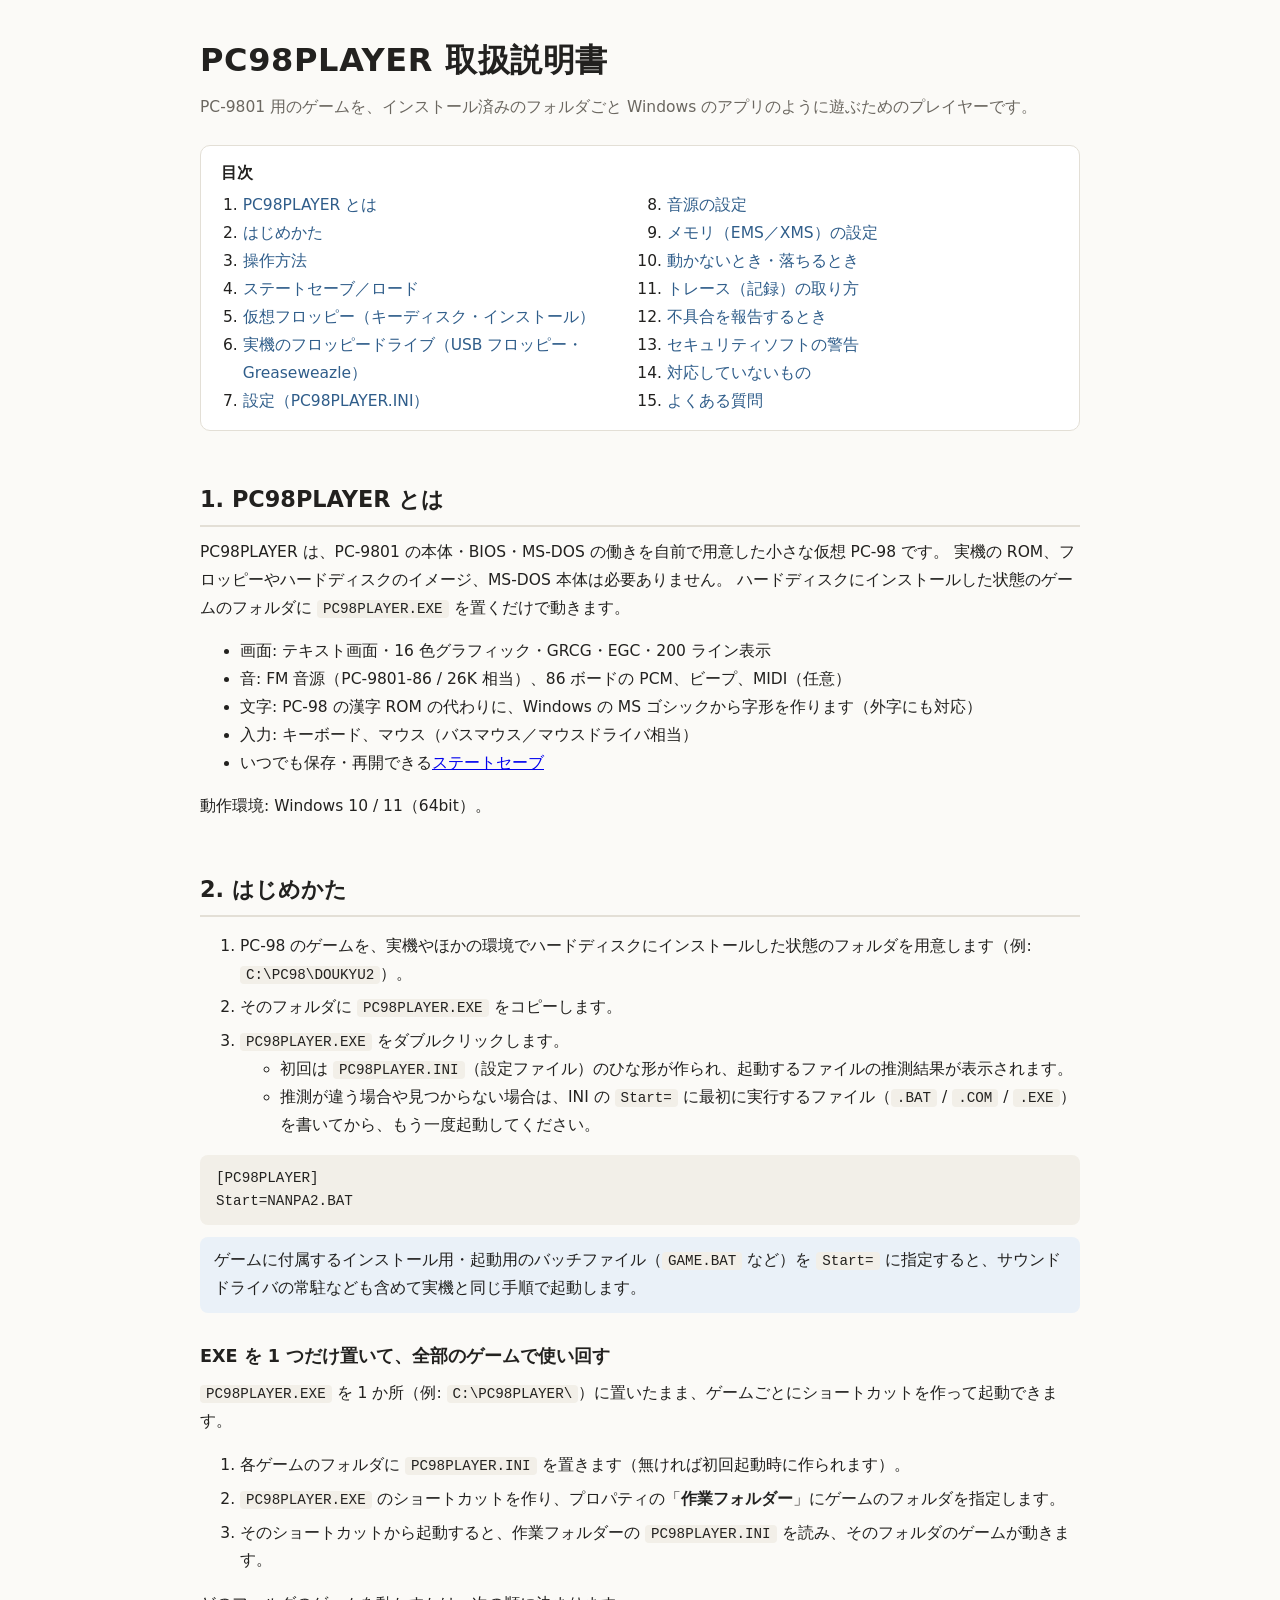
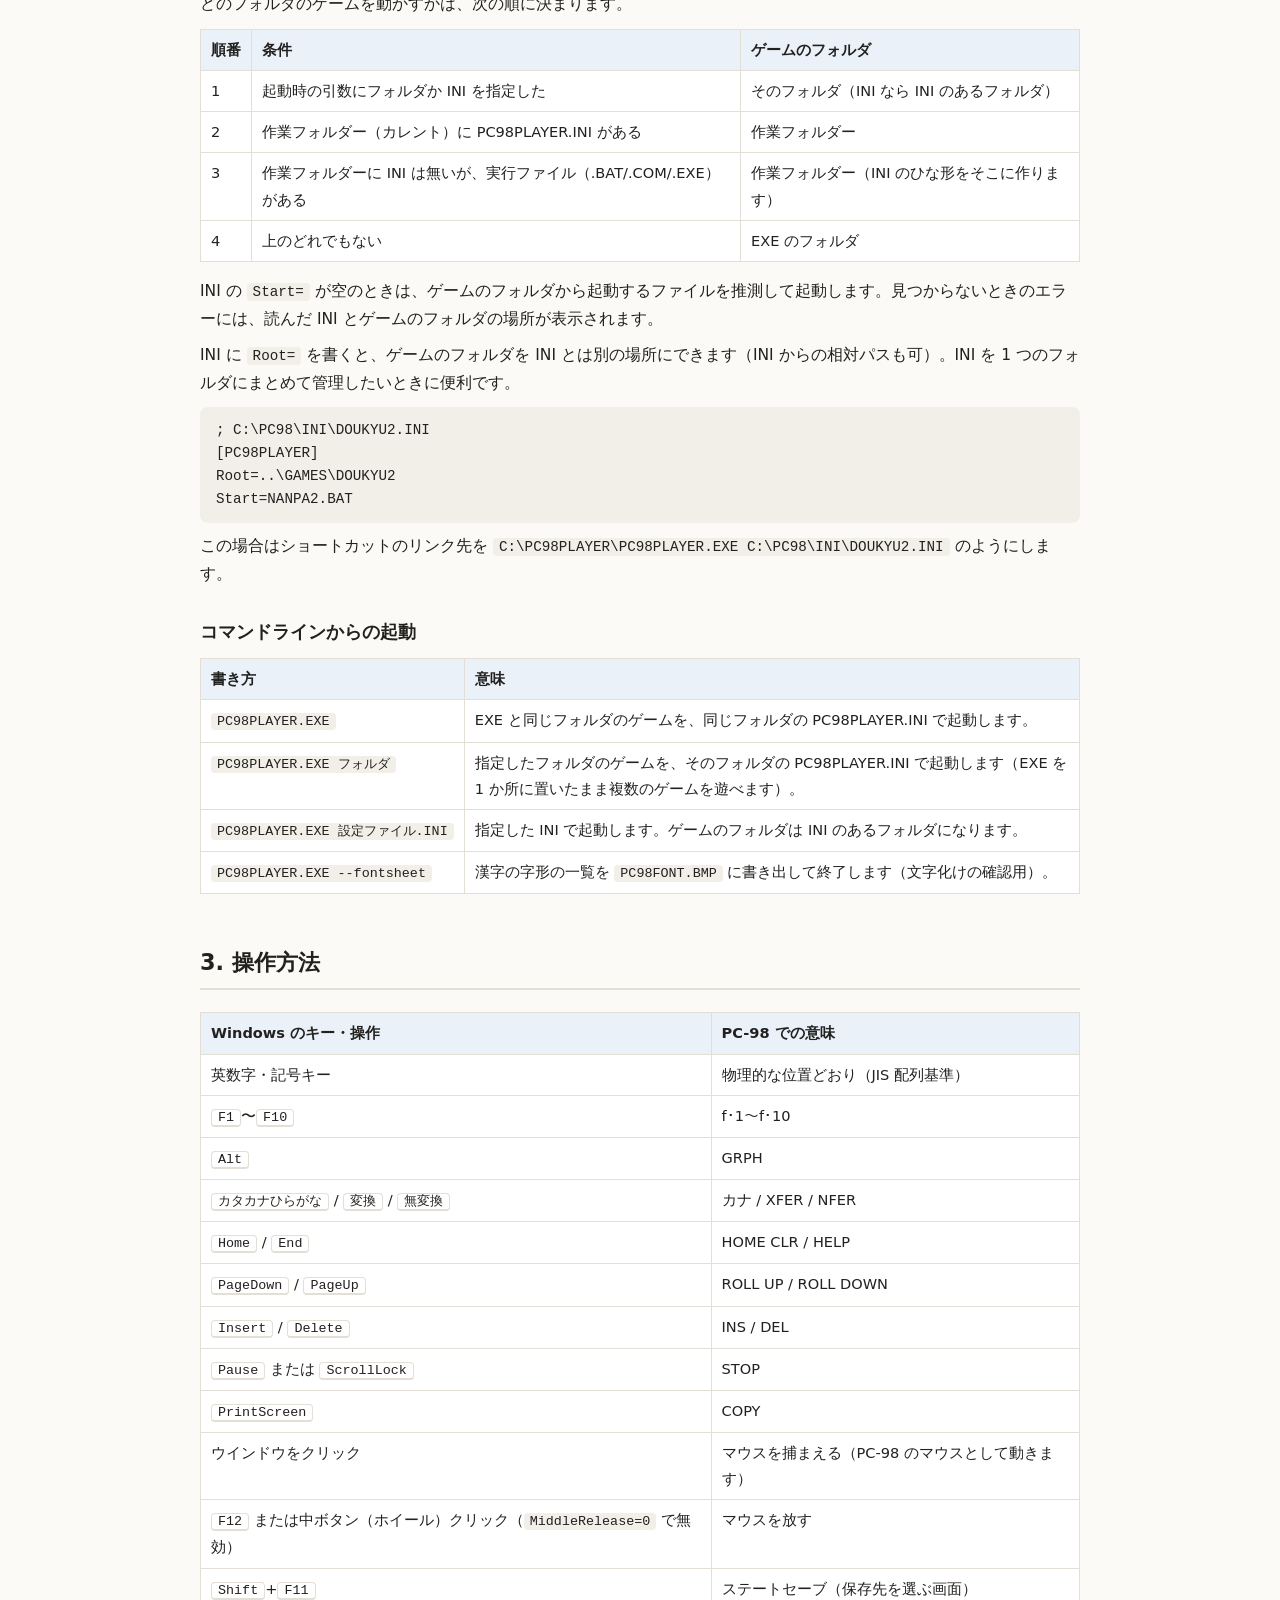
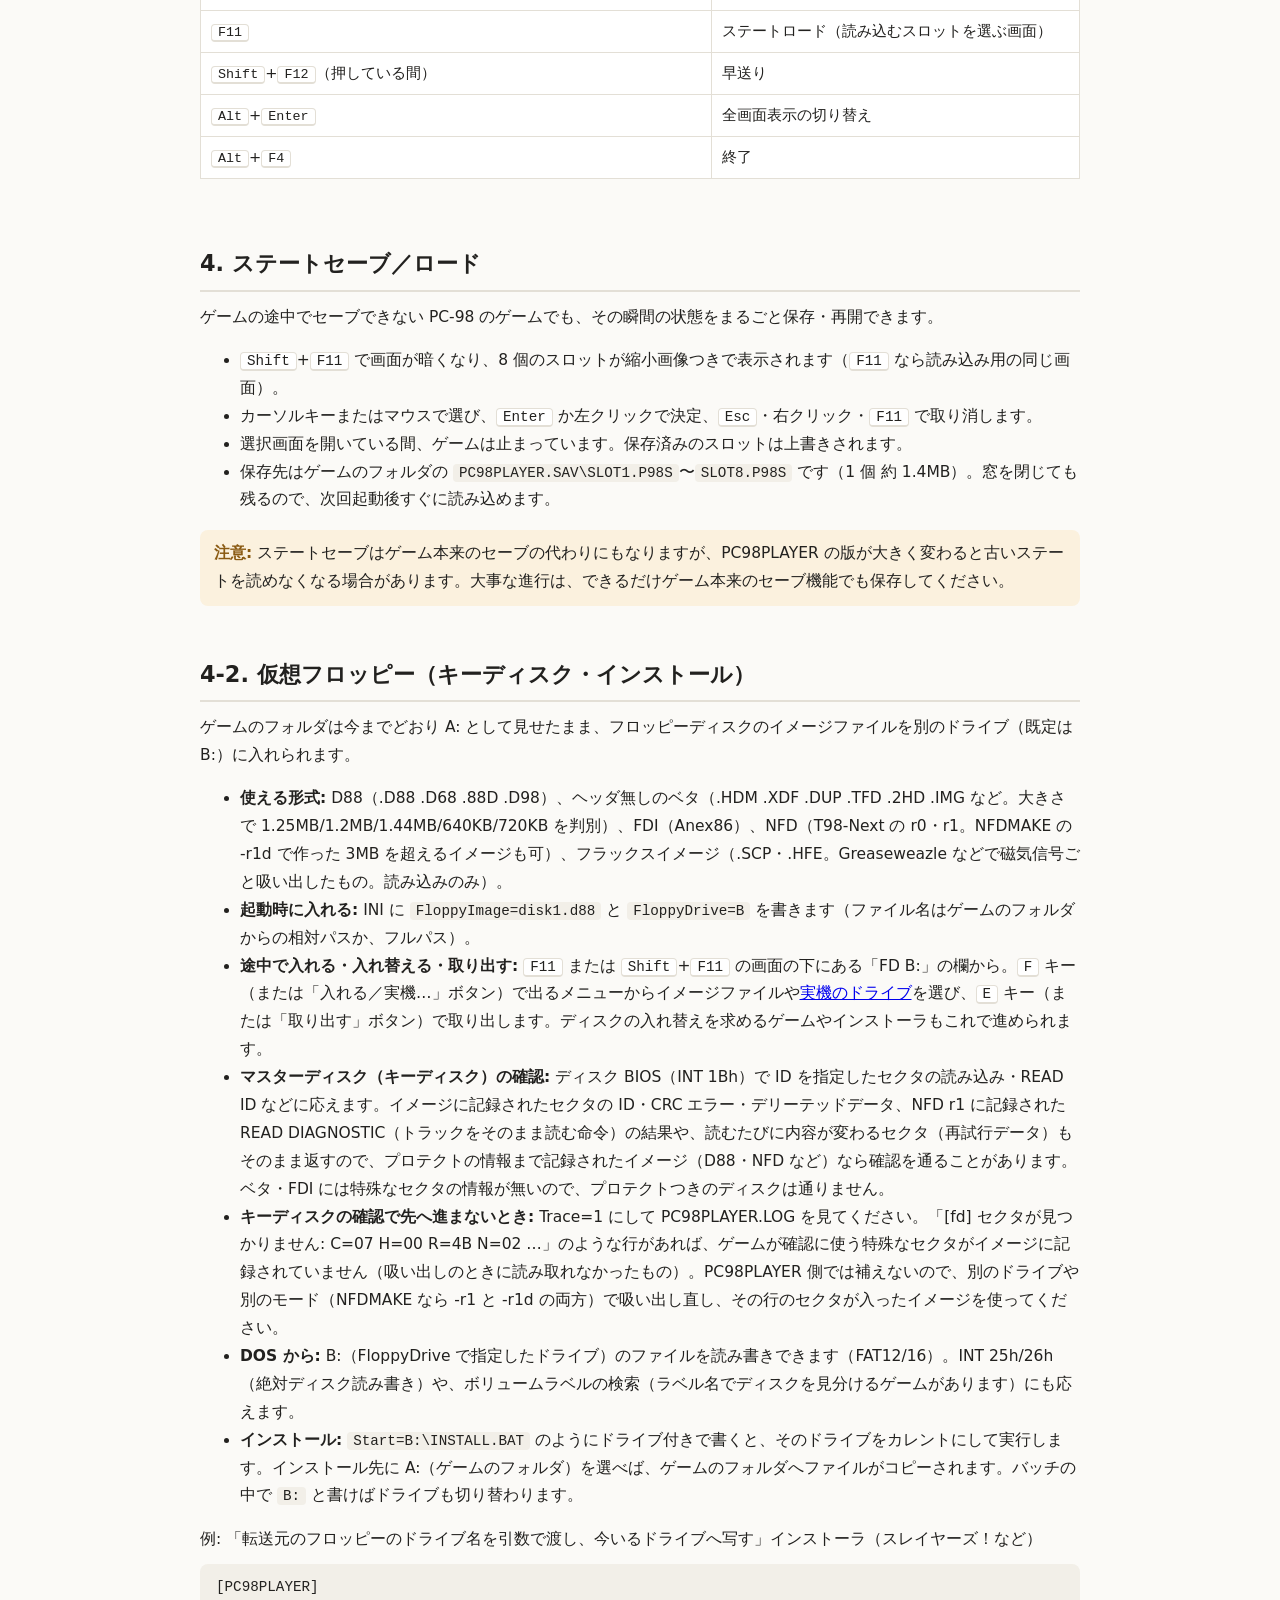
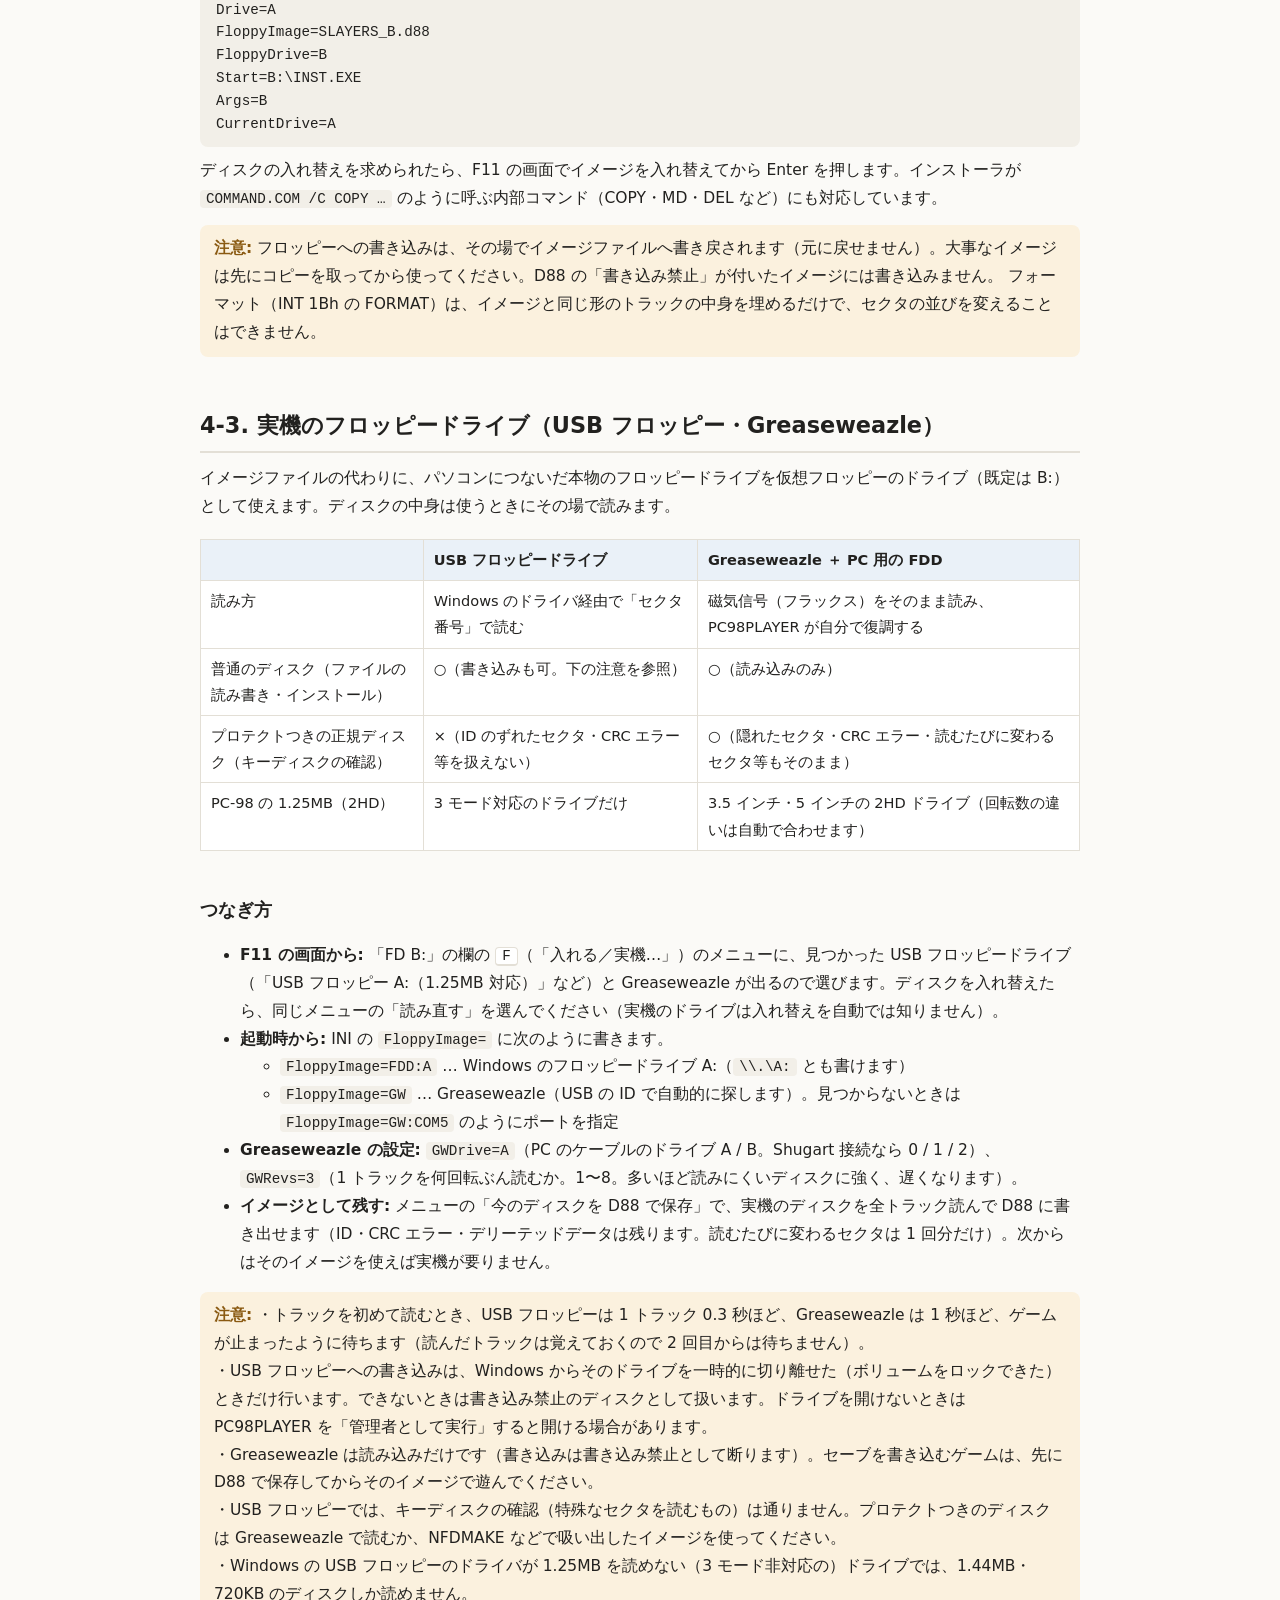
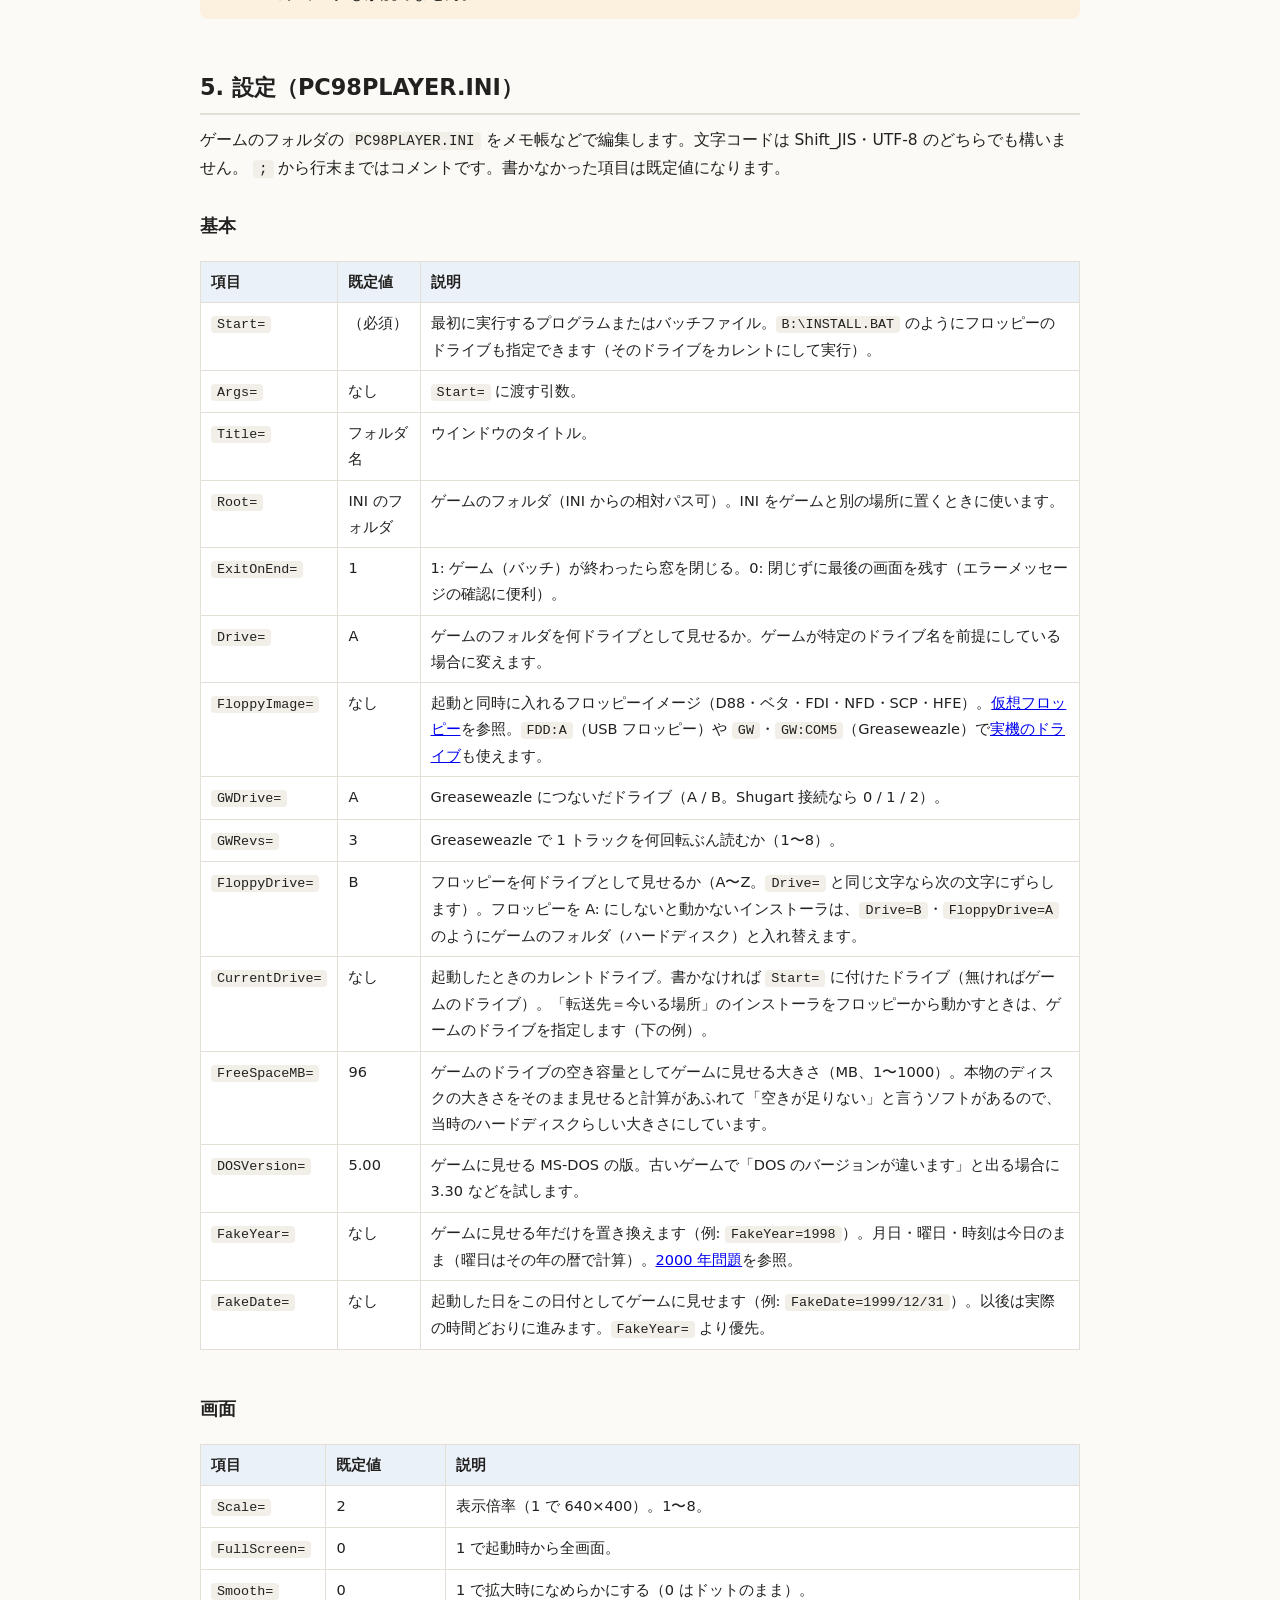
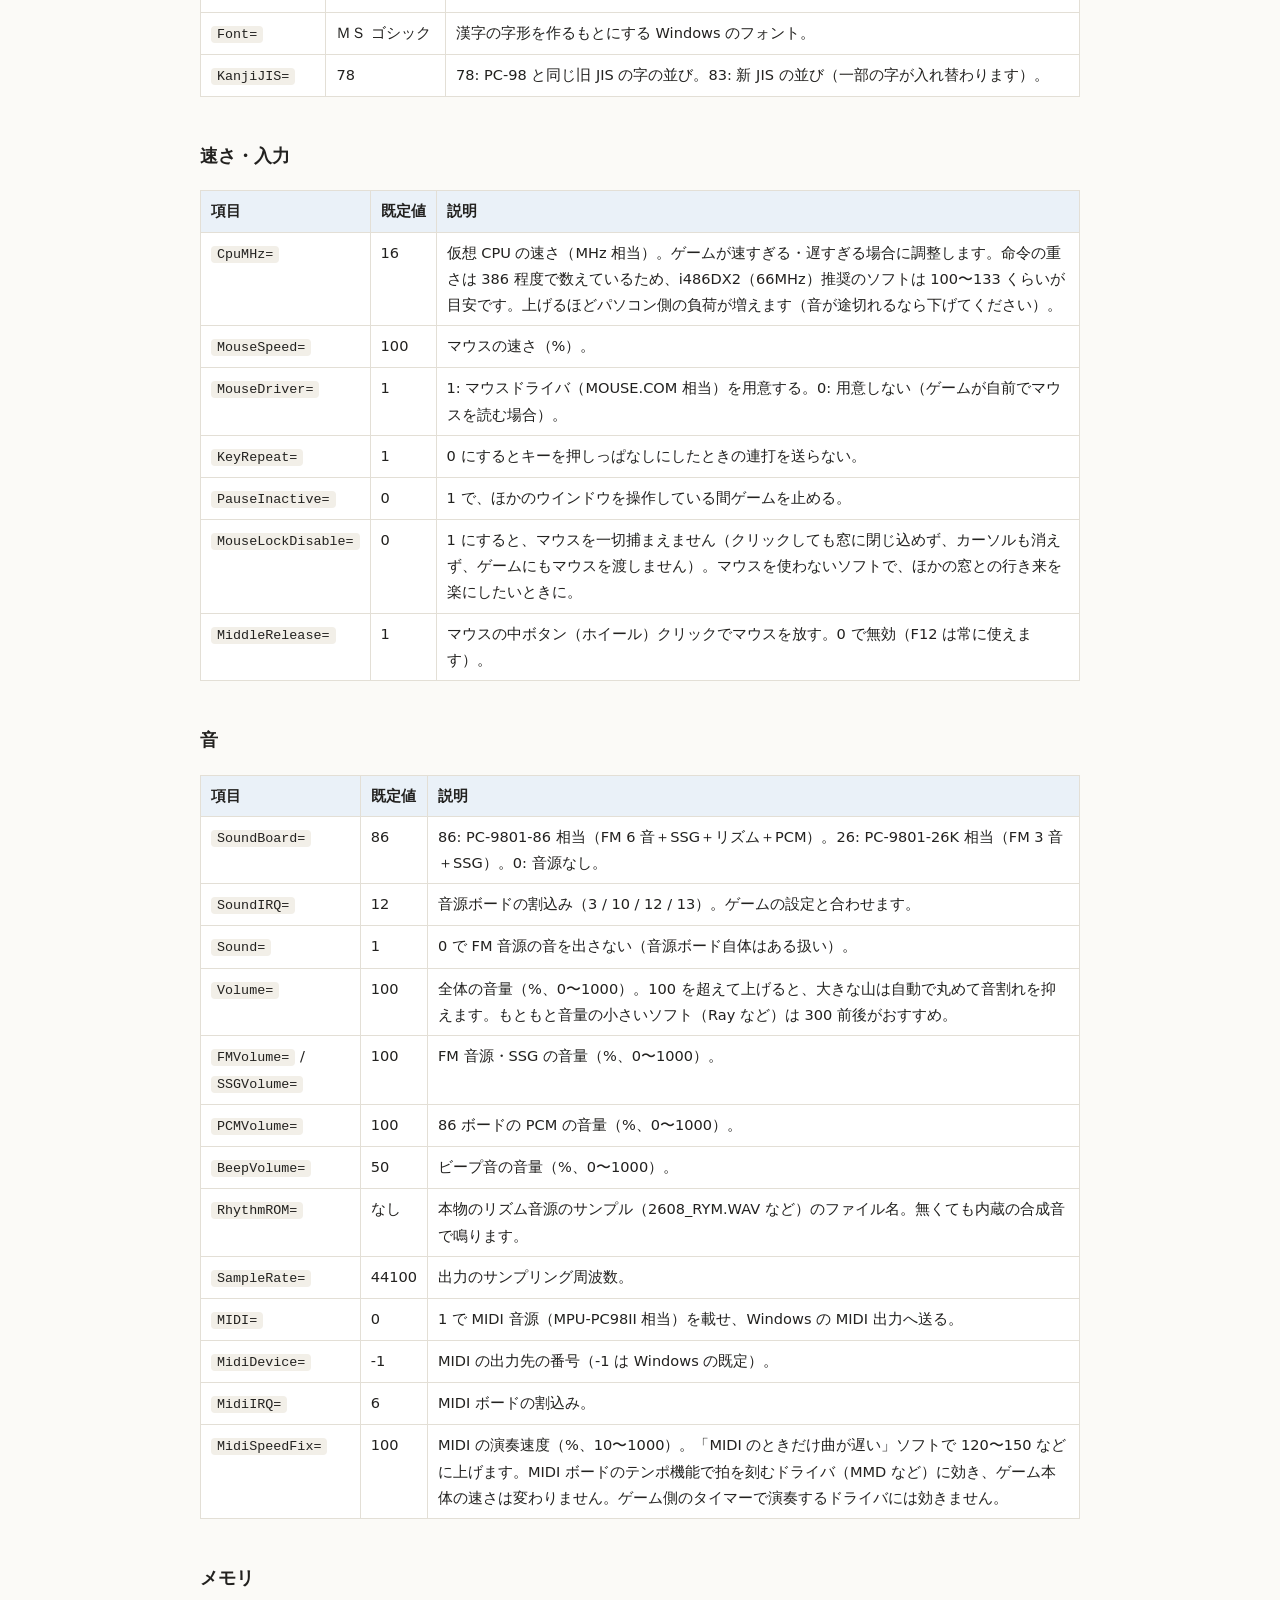
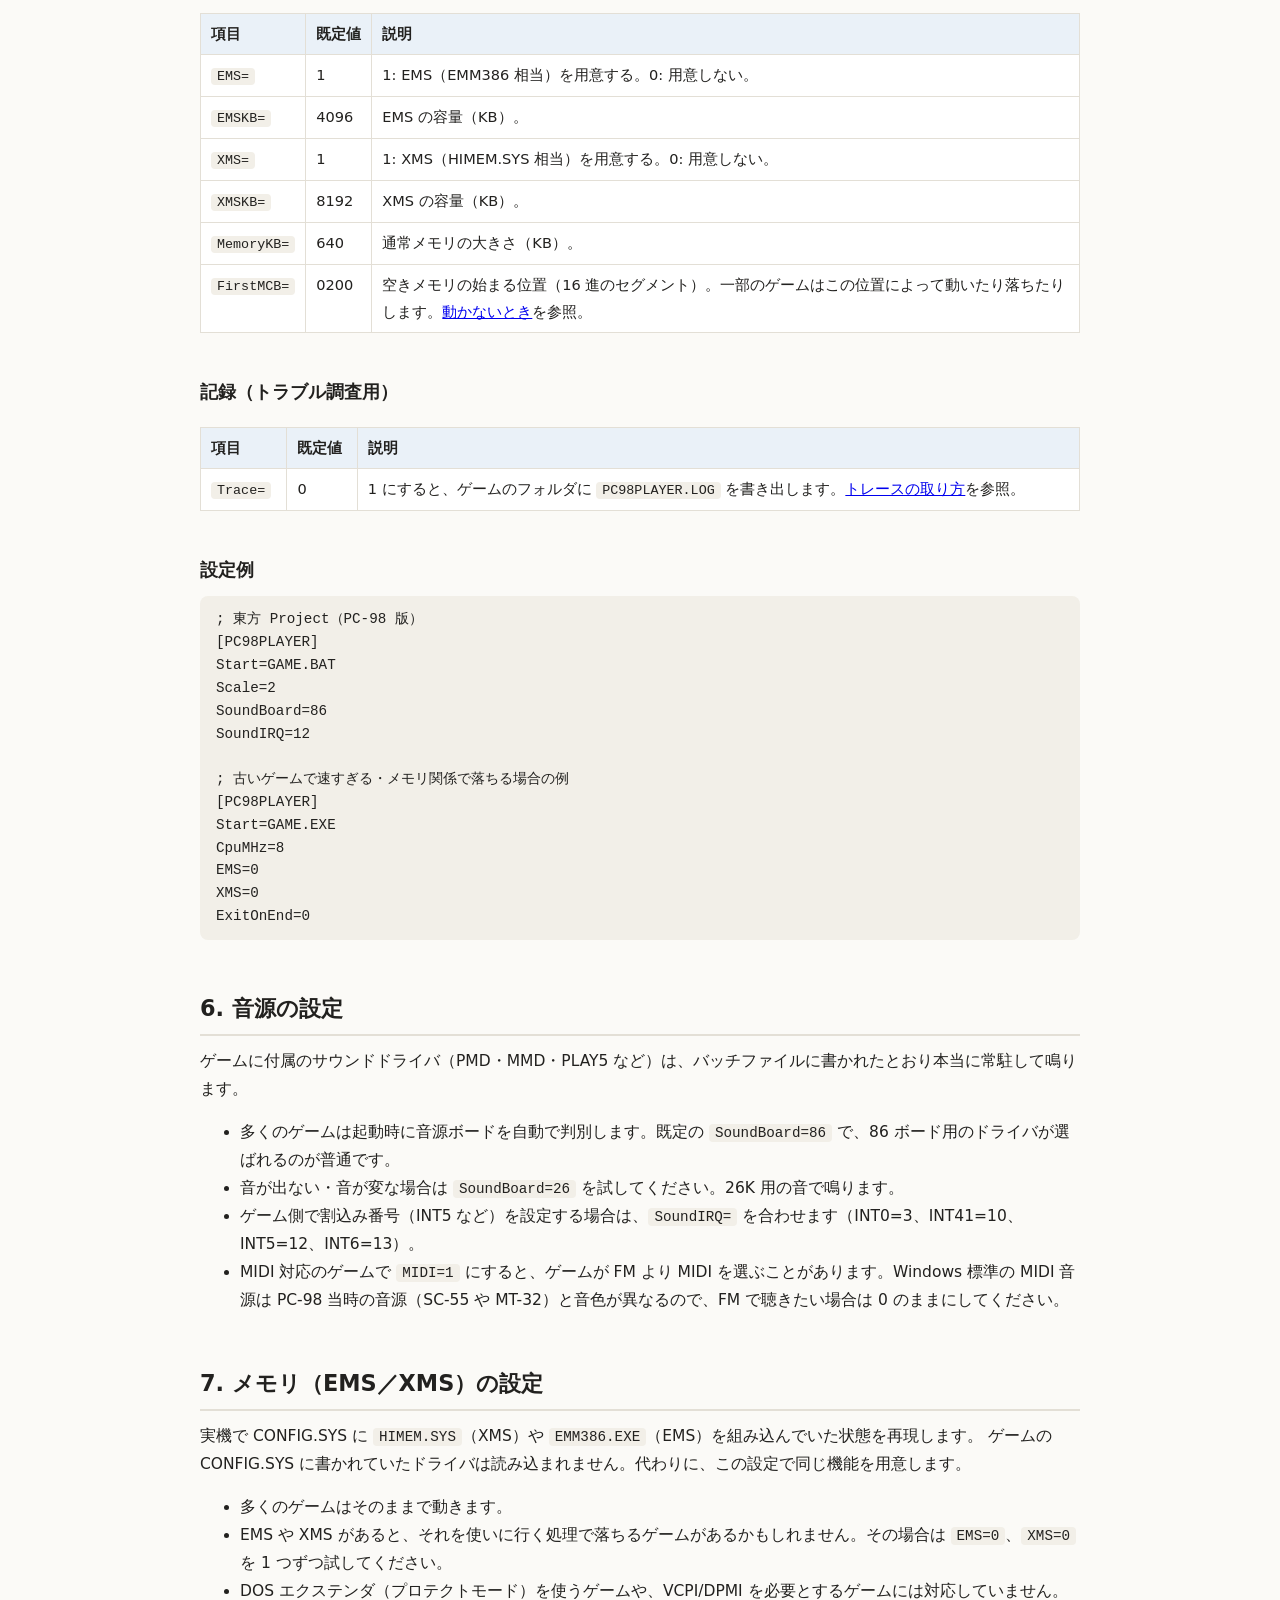
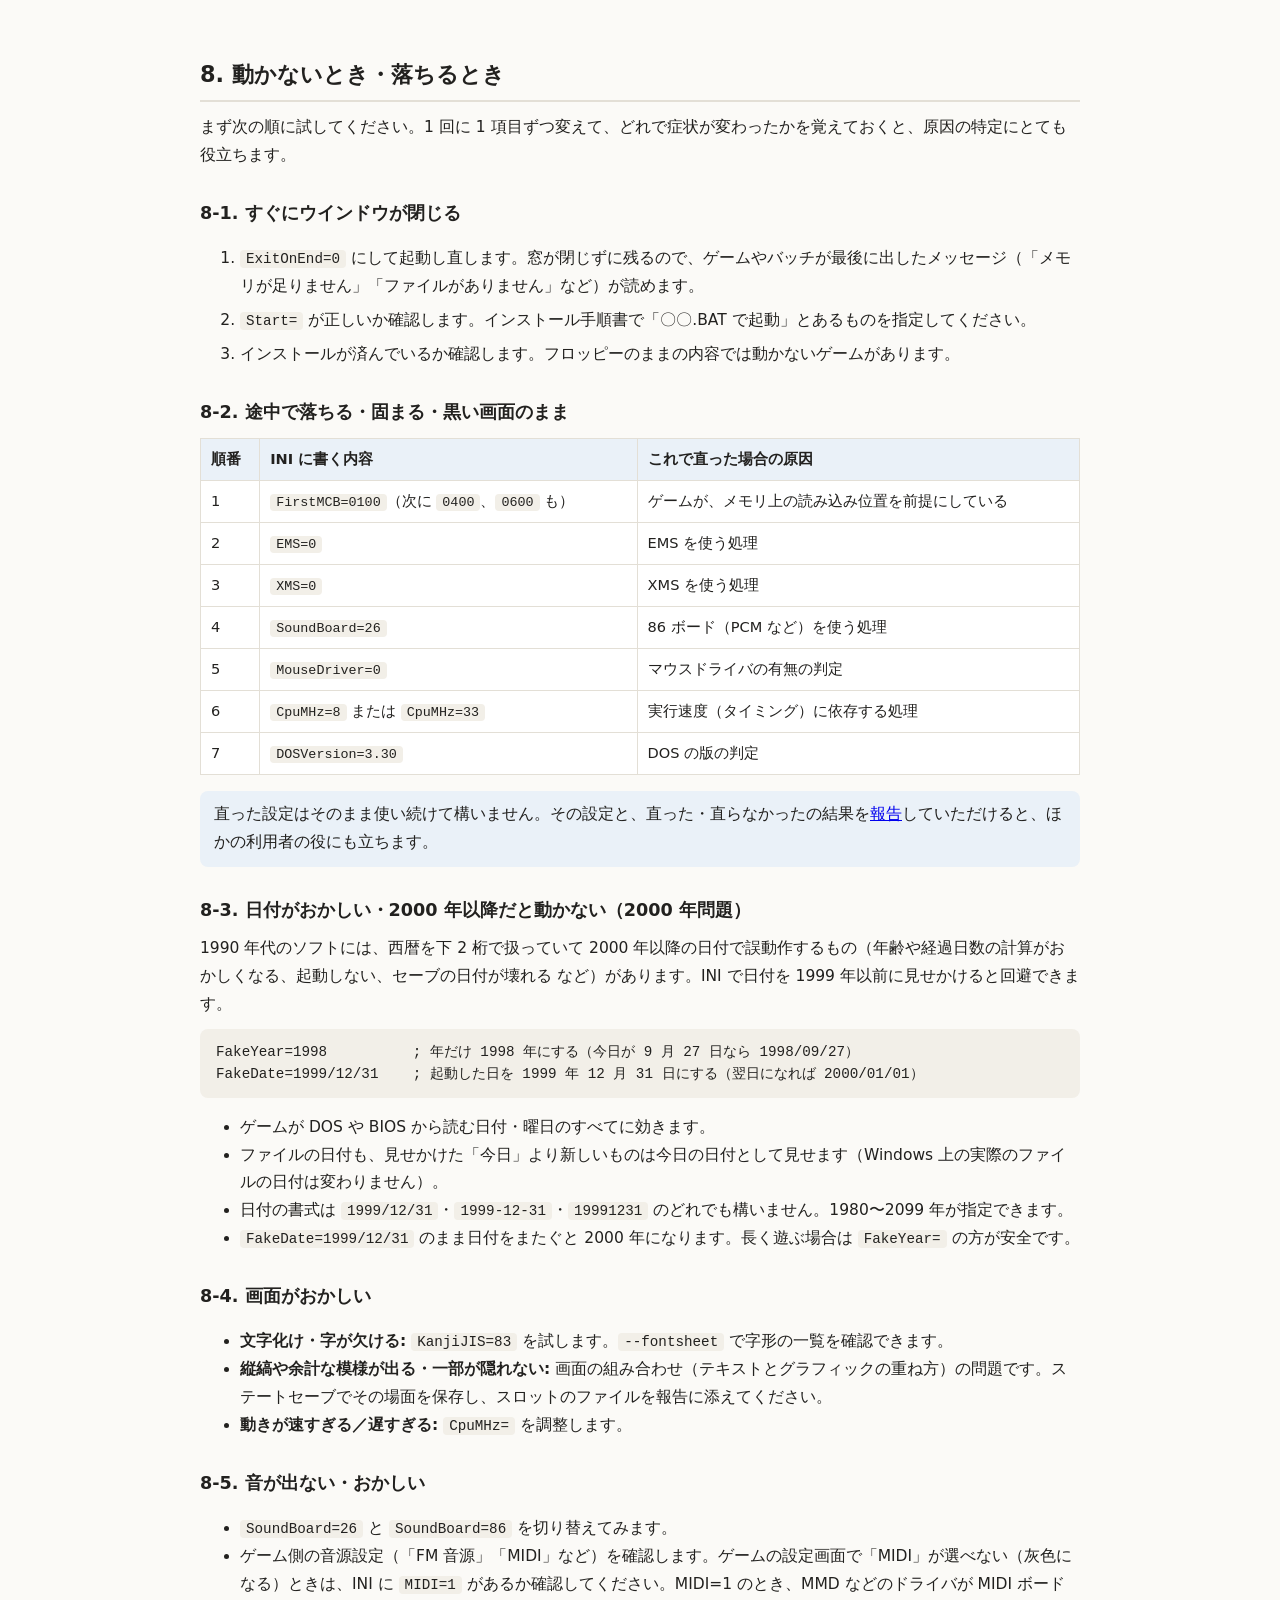
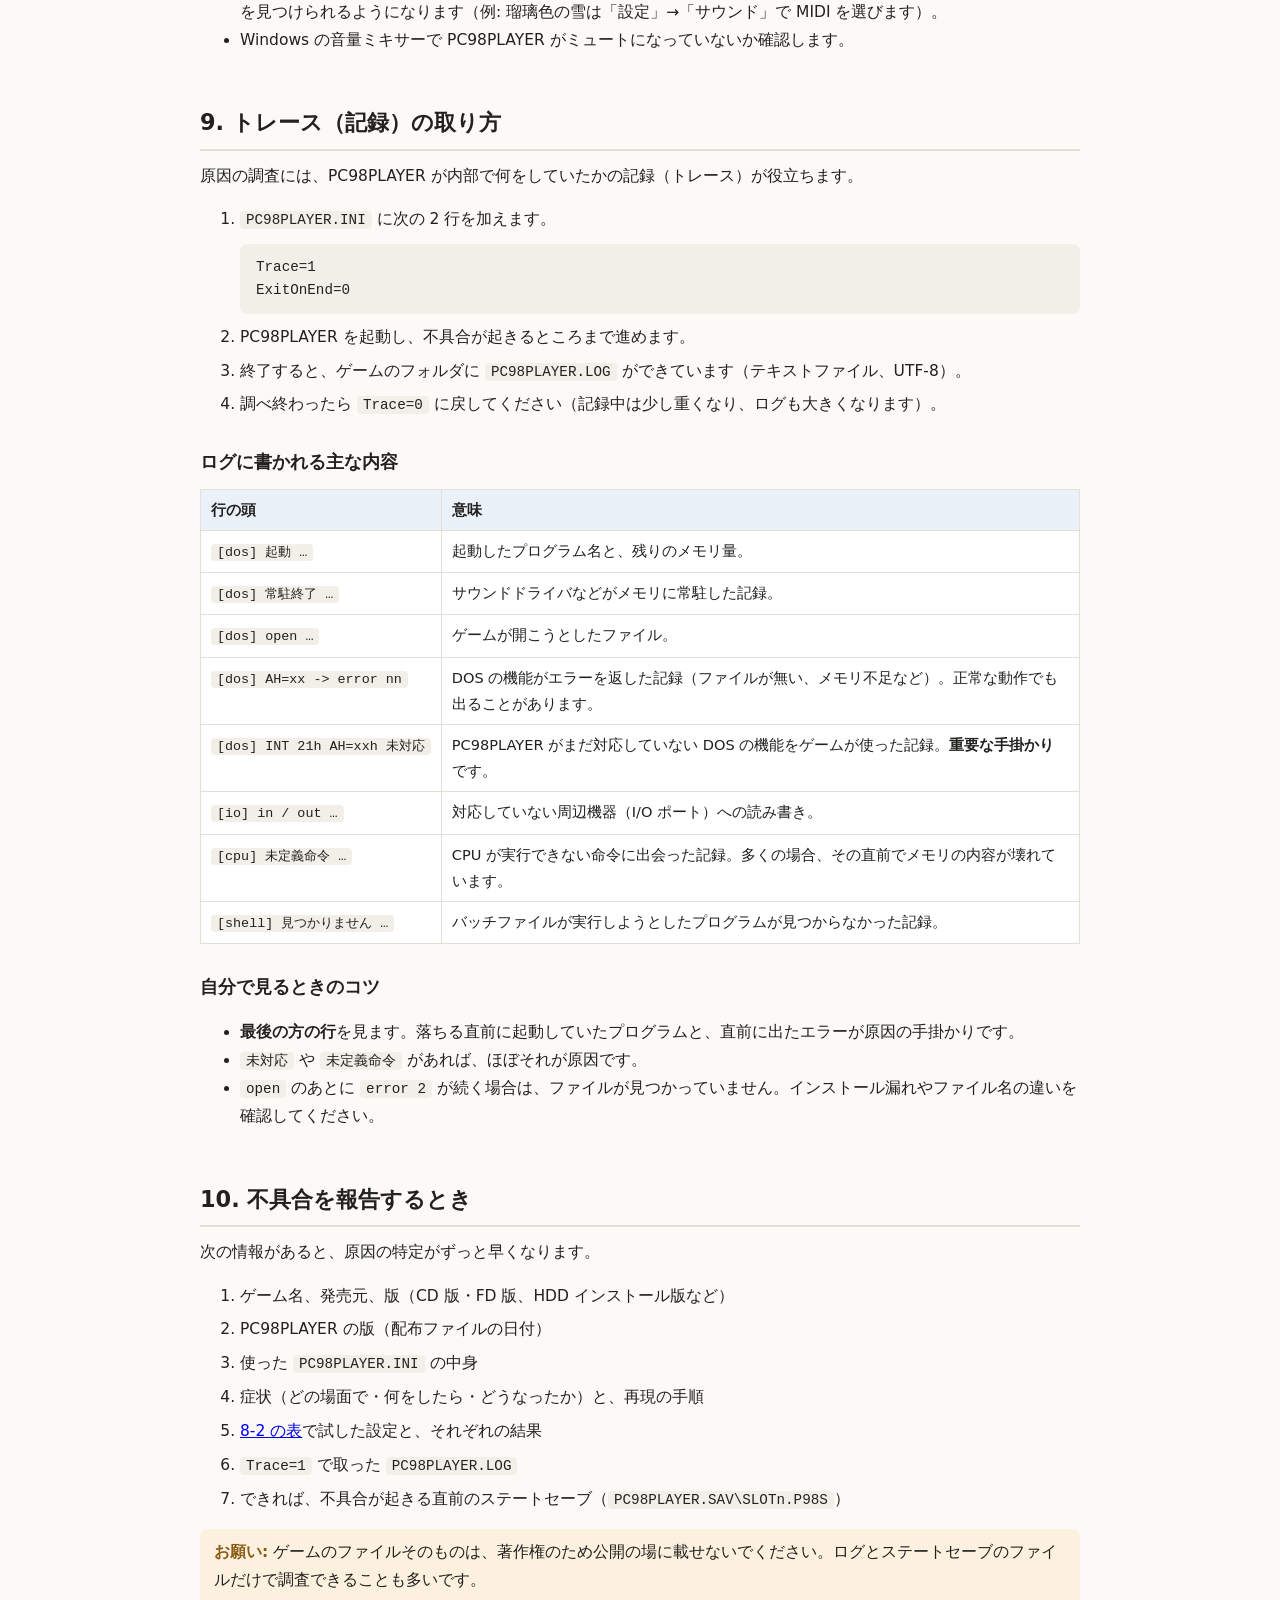
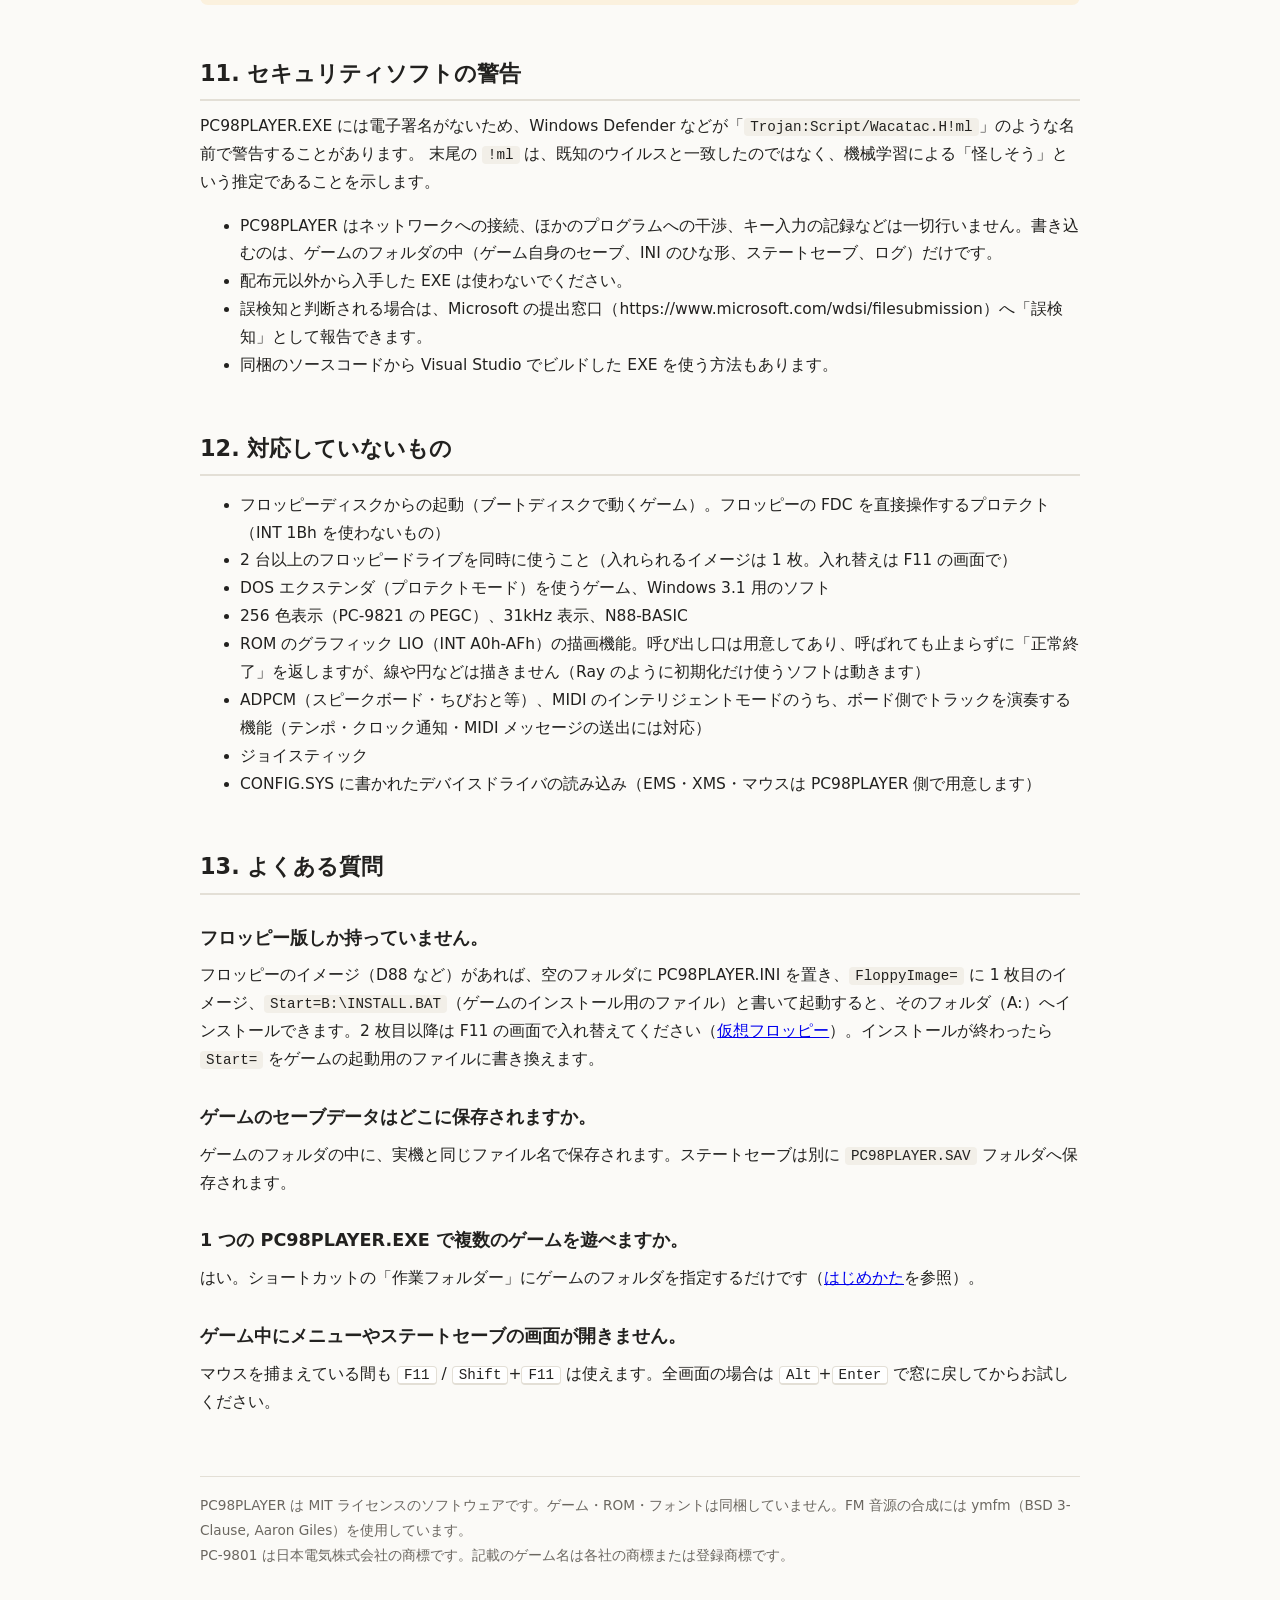
==== PC98PLAYER_MANUAL.html @ 4d33cfe4 "Import PC98PLAYER_source_260929.zip https://i486.mods.jp/ai/PC98PLAYER_source_260929.zip" ====
<!DOCTYPE html>
<html lang="ja">
<head>
<meta charset="utf-8">
<meta name="viewport" content="width=device-width, initial-scale=1">
<title>PC98PLAYER 取扱説明書</title>
<style>
  :root {
    --bg: #fbfaf7; --fg: #22211f; --muted: #6b6760; --line: #e3dfd6;
    --card: #ffffff; --accent: #2f5d8a; --accent-bg: #eaf1f8;
    --warn: #8a5a12; --warn-bg: #fbf1de; --code-bg: #f2efe8;
  }
  @media (prefers-color-scheme: dark) {
    :root {
      --bg: #1b1c1e; --fg: #e8e6e1; --muted: #a29d94; --line: #34363a;
      --card: #232427; --accent: #8fb8e0; --accent-bg: #22303d;
      --warn: #e7bd73; --warn-bg: #3a2f1c; --code-bg: #2b2c30;
    }
  }
  * { box-sizing: border-box; }
  html { scroll-behavior: smooth; }
  body {
    margin: 0; background: var(--bg); color: var(--fg);
    font-family: "Yu Gothic UI", "Hiragino Sans", "Meiryo", system-ui, sans-serif;
    font-size: 15.5px; line-height: 1.8;
  }
  .wrap { max-width: 920px; margin: 0 auto; padding: 32px 20px 80px; }
  header h1 { font-size: 2rem; margin: 0 0 4px; letter-spacing: .02em; }
  header p.lead { color: var(--muted); margin: 0 0 24px; }
  nav.toc { background: var(--card); border: 1px solid var(--line); border-radius: 10px; padding: 14px 20px; margin-bottom: 36px; }
  nav.toc strong { display: block; margin-bottom: 4px; }
  nav.toc ol { margin: 0; padding-left: 1.4em; columns: 2; column-gap: 32px; }
  nav.toc a { color: var(--accent); text-decoration: none; }
  nav.toc a:hover { text-decoration: underline; }
  h2 { font-size: 1.4rem; margin: 48px 0 12px; padding-bottom: 6px; border-bottom: 2px solid var(--line); }
  h3 { font-size: 1.1rem; margin: 28px 0 8px; }
  p { margin: 8px 0; }
  code, kbd, pre { font-family: "Cascadia Mono", "BIZ UDGothic", Consolas, monospace; font-size: .92em; }
  code { background: var(--code-bg); padding: 1px 6px; border-radius: 4px; }
  kbd { border: 1px solid var(--line); border-bottom-width: 2px; background: var(--card); padding: 0 6px; border-radius: 4px; white-space: nowrap; }
  pre { background: var(--code-bg); padding: 12px 16px; border-radius: 8px; overflow-x: auto; line-height: 1.6; margin: 10px 0; }
  table { width: 100%; border-collapse: collapse; margin: 10px 0 16px; background: var(--card); font-size: .94em; }
  th, td { border: 1px solid var(--line); padding: 7px 10px; text-align: left; vertical-align: top; }
  th { background: var(--accent-bg); font-weight: 600; white-space: nowrap; }
  td:first-child code { white-space: nowrap; }
  .note, .warn { border-radius: 8px; padding: 10px 14px; margin: 12px 0; }
  .note { background: var(--accent-bg); }
  .warn { background: var(--warn-bg); color: var(--fg); }
  .warn strong { color: var(--warn); }
  ol.steps > li { margin-bottom: 6px; }
  .tablewrap { overflow-x: auto; }
  footer { margin-top: 60px; color: var(--muted); font-size: .88em; border-top: 1px solid var(--line); padding-top: 16px; }
  @media (max-width: 640px) {
    nav.toc ol { columns: 1; }
    header h1 { font-size: 1.6rem; }
  }
  @media print {
    nav.toc { display: none; }
    body { background: #fff; color: #000; }
    h2 { page-break-after: avoid; }
  }
</style>
</head>
<body>
<div class="wrap">

<header>
  <h1>PC98PLAYER 取扱説明書</h1>
  <p class="lead">PC-9801 用のゲームを、インストール済みのフォルダごと Windows のアプリのように遊ぶためのプレイヤーです。</p>
</header>

<nav class="toc">
  <strong>目次</strong>
  <ol>
    <li><a href="#about">PC98PLAYER とは</a></li>
    <li><a href="#start">はじめかた</a></li>
    <li><a href="#keys">操作方法</a></li>
    <li><a href="#state">ステートセーブ／ロード</a></li>
    <li><a href="#floppy">仮想フロッピー（キーディスク・インストール）</a></li>
    <li><a href="#realfd">実機のフロッピードライブ（USB フロッピー・Greaseweazle）</a></li>
    <li><a href="#ini">設定（PC98PLAYER.INI）</a></li>
    <li><a href="#sound">音源の設定</a></li>
    <li><a href="#memory">メモリ（EMS／XMS）の設定</a></li>
    <li><a href="#trouble">動かないとき・落ちるとき</a></li>
    <li><a href="#trace">トレース（記録）の取り方</a></li>
    <li><a href="#report">不具合を報告するとき</a></li>
    <li><a href="#security">セキュリティソフトの警告</a></li>
    <li><a href="#limits">対応していないもの</a></li>
    <li><a href="#faq">よくある質問</a></li>
  </ol>
</nav>

<h2 id="about">1. PC98PLAYER とは</h2>
<p>PC98PLAYER は、PC-9801 の本体・BIOS・MS-DOS の働きを自前で用意した小さな仮想 PC-98 です。
実機の ROM、フロッピーやハードディスクのイメージ、MS-DOS 本体は必要ありません。
ハードディスクにインストールした状態のゲームのフォルダに <code>PC98PLAYER.EXE</code> を置くだけで動きます。</p>
<ul>
  <li>画面: テキスト画面・16 色グラフィック・GRCG・EGC・200 ライン表示</li>
  <li>音: FM 音源（PC-9801-86 / 26K 相当）、86 ボードの PCM、ビープ、MIDI（任意）</li>
  <li>文字: PC-98 の漢字 ROM の代わりに、Windows の MS ゴシックから字形を作ります（外字にも対応）</li>
  <li>入力: キーボード、マウス（バスマウス／マウスドライバ相当）</li>
  <li>いつでも保存・再開できる<a href="#state">ステートセーブ</a></li>
</ul>
<p>動作環境: Windows 10 / 11（64bit）。</p>

<h2 id="start">2. はじめかた</h2>
<ol class="steps">
  <li>PC-98 のゲームを、実機やほかの環境でハードディスクにインストールした状態のフォルダを用意します（例: <code>C:\PC98\DOUKYU2</code>）。</li>
  <li>そのフォルダに <code>PC98PLAYER.EXE</code> をコピーします。</li>
  <li><code>PC98PLAYER.EXE</code> をダブルクリックします。
    <ul>
      <li>初回は <code>PC98PLAYER.INI</code>（設定ファイル）のひな形が作られ、起動するファイルの推測結果が表示されます。</li>
      <li>推測が違う場合や見つからない場合は、INI の <code>Start=</code> に最初に実行するファイル（<code>.BAT</code> / <code>.COM</code> / <code>.EXE</code>）を書いてから、もう一度起動してください。</li>
    </ul>
  </li>
</ol>
<pre>[PC98PLAYER]
Start=NANPA2.BAT</pre>
<div class="note">ゲームに付属するインストール用・起動用のバッチファイル（<code>GAME.BAT</code> など）を <code>Start=</code> に指定すると、サウンドドライバの常駐なども含めて実機と同じ手順で起動します。</div>

<h3>EXE を 1 つだけ置いて、全部のゲームで使い回す</h3>
<p><code>PC98PLAYER.EXE</code> を 1 か所（例: <code>C:\PC98PLAYER\</code>）に置いたまま、ゲームごとにショートカットを作って起動できます。</p>
<ol class="steps">
  <li>各ゲームのフォルダに <code>PC98PLAYER.INI</code> を置きます（無ければ初回起動時に作られます）。</li>
  <li><code>PC98PLAYER.EXE</code> のショートカットを作り、プロパティの「<strong>作業フォルダー</strong>」にゲームのフォルダを指定します。</li>
  <li>そのショートカットから起動すると、作業フォルダーの <code>PC98PLAYER.INI</code> を読み、そのフォルダのゲームが動きます。</li>
</ol>
<p>どのフォルダのゲームを動かすかは、次の順に決まります。</p>
<table>
  <tr><th>順番</th><th>条件</th><th>ゲームのフォルダ</th></tr>
  <tr><td>1</td><td>起動時の引数にフォルダか INI を指定した</td><td>そのフォルダ（INI なら INI のあるフォルダ）</td></tr>
  <tr><td>2</td><td>作業フォルダー（カレント）に PC98PLAYER.INI がある</td><td>作業フォルダー</td></tr>
  <tr><td>3</td><td>作業フォルダーに INI は無いが、実行ファイル（.BAT/.COM/.EXE）がある</td><td>作業フォルダー（INI のひな形をそこに作ります）</td></tr>
  <tr><td>4</td><td>上のどれでもない</td><td>EXE のフォルダ</td></tr>
</table>
<p>INI の <code>Start=</code> が空のときは、ゲームのフォルダから起動するファイルを推測して起動します。見つからないときのエラーには、読んだ INI とゲームのフォルダの場所が表示されます。</p>
<p>INI に <code>Root=</code> を書くと、ゲームのフォルダを INI とは別の場所にできます（INI からの相対パスも可）。INI を 1 つのフォルダにまとめて管理したいときに便利です。</p>
<pre>; C:\PC98\INI\DOUKYU2.INI
[PC98PLAYER]
Root=..\GAMES\DOUKYU2
Start=NANPA2.BAT</pre>
<p>この場合はショートカットのリンク先を <code>C:\PC98PLAYER\PC98PLAYER.EXE C:\PC98\INI\DOUKYU2.INI</code> のようにします。</p>

<h3>コマンドラインからの起動</h3>
<table>
  <tr><th>書き方</th><th>意味</th></tr>
  <tr><td><code>PC98PLAYER.EXE</code></td><td>EXE と同じフォルダのゲームを、同じフォルダの PC98PLAYER.INI で起動します。</td></tr>
  <tr><td><code>PC98PLAYER.EXE フォルダ</code></td><td>指定したフォルダのゲームを、そのフォルダの PC98PLAYER.INI で起動します（EXE を 1 か所に置いたまま複数のゲームを遊べます）。</td></tr>
  <tr><td><code>PC98PLAYER.EXE 設定ファイル.INI</code></td><td>指定した INI で起動します。ゲームのフォルダは INI のあるフォルダになります。</td></tr>
  <tr><td><code>PC98PLAYER.EXE --fontsheet</code></td><td>漢字の字形の一覧を <code>PC98FONT.BMP</code> に書き出して終了します（文字化けの確認用）。</td></tr>
</table>

<h2 id="keys">3. 操作方法</h2>
<div class="tablewrap">
<table>
  <tr><th>Windows のキー・操作</th><th>PC-98 での意味</th></tr>
  <tr><td>英数字・記号キー</td><td>物理的な位置どおり（JIS 配列基準）</td></tr>
  <tr><td><kbd>F1</kbd>〜<kbd>F10</kbd></td><td>f･1〜f･10</td></tr>
  <tr><td><kbd>Alt</kbd></td><td>GRPH</td></tr>
  <tr><td><kbd>カタカナひらがな</kbd> / <kbd>変換</kbd> / <kbd>無変換</kbd></td><td>カナ / XFER / NFER</td></tr>
  <tr><td><kbd>Home</kbd> / <kbd>End</kbd></td><td>HOME CLR / HELP</td></tr>
  <tr><td><kbd>PageDown</kbd> / <kbd>PageUp</kbd></td><td>ROLL UP / ROLL DOWN</td></tr>
  <tr><td><kbd>Insert</kbd> / <kbd>Delete</kbd></td><td>INS / DEL</td></tr>
  <tr><td><kbd>Pause</kbd> または <kbd>ScrollLock</kbd></td><td>STOP</td></tr>
  <tr><td><kbd>PrintScreen</kbd></td><td>COPY</td></tr>
  <tr><td>ウインドウをクリック</td><td>マウスを捕まえる（PC-98 のマウスとして動きます）</td></tr>
  <tr><td><kbd>F12</kbd> または中ボタン（ホイール）クリック（<code>MiddleRelease=0</code> で無効）</td><td>マウスを放す</td></tr>
  <tr><td><kbd>Shift</kbd>+<kbd>F11</kbd></td><td>ステートセーブ（保存先を選ぶ画面）</td></tr>
  <tr><td><kbd>F11</kbd></td><td>ステートロード（読み込むスロットを選ぶ画面）</td></tr>
  <tr><td><kbd>Shift</kbd>+<kbd>F12</kbd>（押している間）</td><td>早送り</td></tr>
  <tr><td><kbd>Alt</kbd>+<kbd>Enter</kbd></td><td>全画面表示の切り替え</td></tr>
  <tr><td><kbd>Alt</kbd>+<kbd>F4</kbd></td><td>終了</td></tr>
</table>
</div>

<h2 id="state">4. ステートセーブ／ロード</h2>
<p>ゲームの途中でセーブできない PC-98 のゲームでも、その瞬間の状態をまるごと保存・再開できます。</p>
<ul>
  <li><kbd>Shift</kbd>+<kbd>F11</kbd> で画面が暗くなり、8 個のスロットが縮小画像つきで表示されます（<kbd>F11</kbd> なら読み込み用の同じ画面）。</li>
  <li>カーソルキーまたはマウスで選び、<kbd>Enter</kbd> か左クリックで決定、<kbd>Esc</kbd>・右クリック・<kbd>F11</kbd> で取り消します。</li>
  <li>選択画面を開いている間、ゲームは止まっています。保存済みのスロットは上書きされます。</li>
  <li>保存先はゲームのフォルダの <code>PC98PLAYER.SAV\SLOT1.P98S</code>〜<code>SLOT8.P98S</code> です（1 個 約 1.4MB）。窓を閉じても残るので、次回起動後すぐに読み込めます。</li>
</ul>
<div class="warn"><strong>注意:</strong> ステートセーブはゲーム本来のセーブの代わりにもなりますが、PC98PLAYER の版が大きく変わると古いステートを読めなくなる場合があります。大事な進行は、できるだけゲーム本来のセーブ機能でも保存してください。</div>

<h2 id="floppy">4-2. 仮想フロッピー（キーディスク・インストール）</h2>
<p>ゲームのフォルダは今までどおり A: として見せたまま、フロッピーディスクのイメージファイルを別のドライブ（既定は B:）に入れられます。</p>
<ul>
  <li><strong>使える形式:</strong> D88（.D88 .D68 .88D .D98）、ヘッダ無しのベタ（.HDM .XDF .DUP .TFD .2HD .IMG など。大きさで 1.25MB/1.2MB/1.44MB/640KB/720KB を判別）、FDI（Anex86）、NFD（T98-Next の r0・r1。NFDMAKE の -r1d で作った 3MB を超えるイメージも可）、フラックスイメージ（.SCP・.HFE。Greaseweazle などで磁気信号ごと吸い出したもの。読み込みのみ）。</li>
  <li><strong>起動時に入れる:</strong> INI に <code>FloppyImage=disk1.d88</code> と <code>FloppyDrive=B</code> を書きます（ファイル名はゲームのフォルダからの相対パスか、フルパス）。</li>
  <li><strong>途中で入れる・入れ替える・取り出す:</strong> <kbd>F11</kbd> または <kbd>Shift</kbd>+<kbd>F11</kbd> の画面の下にある「FD B:」の欄から。<kbd>F</kbd> キー（または「入れる／実機…」ボタン）で出るメニューからイメージファイルや<a href="#realfd">実機のドライブ</a>を選び、<kbd>E</kbd> キー（または「取り出す」ボタン）で取り出します。ディスクの入れ替えを求めるゲームやインストーラもこれで進められます。</li>
  <li><strong>マスターディスク（キーディスク）の確認:</strong> ディスク BIOS（INT 1Bh）で ID を指定したセクタの読み込み・READ ID などに応えます。イメージに記録されたセクタの ID・CRC エラー・デリーテッドデータ、NFD r1 に記録された READ DIAGNOSTIC（トラックをそのまま読む命令）の結果や、読むたびに内容が変わるセクタ（再試行データ）もそのまま返すので、プロテクトの情報まで記録されたイメージ（D88・NFD など）なら確認を通ることがあります。ベタ・FDI には特殊なセクタの情報が無いので、プロテクトつきのディスクは通りません。</li>
  <li><strong>キーディスクの確認で先へ進まないとき:</strong> Trace=1 にして PC98PLAYER.LOG を見てください。「[fd] セクタが見つかりません: C=07 H=00 R=4B N=02 …」のような行があれば、ゲームが確認に使う特殊なセクタがイメージに記録されていません（吸い出しのときに読み取れなかったもの）。PC98PLAYER 側では補えないので、別のドライブや別のモード（NFDMAKE なら -r1 と -r1d の両方）で吸い出し直し、その行のセクタが入ったイメージを使ってください。</li>
  <li><strong>DOS から:</strong> B:（FloppyDrive で指定したドライブ）のファイルを読み書きできます（FAT12/16）。INT 25h/26h（絶対ディスク読み書き）や、ボリュームラベルの検索（ラベル名でディスクを見分けるゲームがあります）にも応えます。</li>
  <li><strong>インストール:</strong> <code>Start=B:\INSTALL.BAT</code> のようにドライブ付きで書くと、そのドライブをカレントにして実行します。インストール先に A:（ゲームのフォルダ）を選べば、ゲームのフォルダへファイルがコピーされます。バッチの中で <code>B:</code> と書けばドライブも切り替わります。</li>
</ul>
<p>例: 「転送元のフロッピーのドライブ名を引数で渡し、今いるドライブへ写す」インストーラ（スレイヤーズ！など）</p>
<pre>[PC98PLAYER]
Drive=A
FloppyImage=SLAYERS_B.d88
FloppyDrive=B
Start=B:\INST.EXE
Args=B
CurrentDrive=A</pre>
<p>ディスクの入れ替えを求められたら、F11 の画面でイメージを入れ替えてから Enter を押します。インストーラが <code>COMMAND.COM /C COPY …</code> のように呼ぶ内部コマンド（COPY・MD・DEL など）にも対応しています。</p>
<div class="warn"><strong>注意:</strong> フロッピーへの書き込みは、その場でイメージファイルへ書き戻されます（元に戻せません）。大事なイメージは先にコピーを取ってから使ってください。D88 の「書き込み禁止」が付いたイメージには書き込みません。
フォーマット（INT 1Bh の FORMAT）は、イメージと同じ形のトラックの中身を埋めるだけで、セクタの並びを変えることはできません。</div>

<h2 id="realfd">4-3. 実機のフロッピードライブ（USB フロッピー・Greaseweazle）</h2>
<p>イメージファイルの代わりに、パソコンにつないだ本物のフロッピードライブを仮想フロッピーのドライブ（既定は B:）として使えます。ディスクの中身は使うときにその場で読みます。</p>
<div class="tablewrap">
<table>
  <tr><th></th><th>USB フロッピードライブ</th><th>Greaseweazle ＋ PC 用の FDD</th></tr>
  <tr><td>読み方</td><td>Windows のドライバ経由で「セクタ番号」で読む</td><td>磁気信号（フラックス）をそのまま読み、PC98PLAYER が自分で復調する</td></tr>
  <tr><td>普通のディスク（ファイルの読み書き・インストール）</td><td>○（書き込みも可。下の注意を参照）</td><td>○（読み込みのみ）</td></tr>
  <tr><td>プロテクトつきの正規ディスク（キーディスクの確認）</td><td>×（ID のずれたセクタ・CRC エラー等を扱えない）</td><td>○（隠れたセクタ・CRC エラー・読むたびに変わるセクタ等もそのまま）</td></tr>
  <tr><td>PC-98 の 1.25MB（2HD）</td><td>3 モード対応のドライブだけ</td><td>3.5 インチ・5 インチの 2HD ドライブ（回転数の違いは自動で合わせます）</td></tr>
</table>
</div>
<h3>つなぎ方</h3>
<ul>
  <li><strong>F11 の画面から:</strong> 「FD B:」の欄の <kbd>F</kbd>（「入れる／実機…」）のメニューに、見つかった USB フロッピードライブ（「USB フロッピー A:（1.25MB 対応）」など）と Greaseweazle が出るので選びます。ディスクを入れ替えたら、同じメニューの「読み直す」を選んでください（実機のドライブは入れ替えを自動では知りません）。</li>
  <li><strong>起動時から:</strong> INI の <code>FloppyImage=</code> に次のように書きます。
    <ul>
      <li><code>FloppyImage=FDD:A</code> … Windows のフロッピードライブ A:（<code>\\.\A:</code> とも書けます）</li>
      <li><code>FloppyImage=GW</code> … Greaseweazle（USB の ID で自動的に探します）。見つからないときは <code>FloppyImage=GW:COM5</code> のようにポートを指定</li>
    </ul></li>
  <li><strong>Greaseweazle の設定:</strong> <code>GWDrive=A</code>（PC のケーブルのドライブ A / B。Shugart 接続なら 0 / 1 / 2）、<code>GWRevs=3</code>（1 トラックを何回転ぶん読むか。1〜8。多いほど読みにくいディスクに強く、遅くなります）。</li>
  <li><strong>イメージとして残す:</strong> メニューの「今のディスクを D88 で保存」で、実機のディスクを全トラック読んで D88 に書き出せます（ID・CRC エラー・デリーテッドデータは残ります。読むたびに変わるセクタは 1 回分だけ）。次からはそのイメージを使えば実機が要りません。</li>
</ul>
<div class="warn"><strong>注意:</strong>
・トラックを初めて読むとき、USB フロッピーは 1 トラック 0.3 秒ほど、Greaseweazle は 1 秒ほど、ゲームが止まったように待ちます（読んだトラックは覚えておくので 2 回目からは待ちません）。<br>
・USB フロッピーへの書き込みは、Windows からそのドライブを一時的に切り離せた（ボリュームをロックできた）ときだけ行います。できないときは書き込み禁止のディスクとして扱います。ドライブを開けないときは PC98PLAYER を「管理者として実行」すると開ける場合があります。<br>
・Greaseweazle は読み込みだけです（書き込みは書き込み禁止として断ります）。セーブを書き込むゲームは、先に D88 で保存してからそのイメージで遊んでください。<br>
・USB フロッピーでは、キーディスクの確認（特殊なセクタを読むもの）は通りません。プロテクトつきのディスクは Greaseweazle で読むか、NFDMAKE などで吸い出したイメージを使ってください。<br>
・Windows の USB フロッピーのドライバが 1.25MB を読めない（3 モード非対応の）ドライブでは、1.44MB・720KB のディスクしか読めません。</div>

<h2 id="ini">5. 設定（PC98PLAYER.INI）</h2>
<p>ゲームのフォルダの <code>PC98PLAYER.INI</code> をメモ帳などで編集します。文字コードは Shift_JIS・UTF-8 のどちらでも構いません。
<code>;</code> から行末まではコメントです。書かなかった項目は既定値になります。</p>

<h3>基本</h3>
<div class="tablewrap">
<table>
  <tr><th>項目</th><th>既定値</th><th>説明</th></tr>
  <tr><td><code>Start=</code></td><td>（必須）</td><td>最初に実行するプログラムまたはバッチファイル。<code>B:\INSTALL.BAT</code> のようにフロッピーのドライブも指定できます（そのドライブをカレントにして実行）。</td></tr>
  <tr><td><code>Args=</code></td><td>なし</td><td><code>Start=</code> に渡す引数。</td></tr>
  <tr><td><code>Title=</code></td><td>フォルダ名</td><td>ウインドウのタイトル。</td></tr>
  <tr><td><code>Root=</code></td><td>INI のフォルダ</td><td>ゲームのフォルダ（INI からの相対パス可）。INI をゲームと別の場所に置くときに使います。</td></tr>
  <tr><td><code>ExitOnEnd=</code></td><td>1</td><td>1: ゲーム（バッチ）が終わったら窓を閉じる。0: 閉じずに最後の画面を残す（エラーメッセージの確認に便利）。</td></tr>
  <tr><td><code>Drive=</code></td><td>A</td><td>ゲームのフォルダを何ドライブとして見せるか。ゲームが特定のドライブ名を前提にしている場合に変えます。</td></tr>
  <tr><td><code>FloppyImage=</code></td><td>なし</td><td>起動と同時に入れるフロッピーイメージ（D88・ベタ・FDI・NFD・SCP・HFE）。<a href="#floppy">仮想フロッピー</a>を参照。<code>FDD:A</code>（USB フロッピー）や <code>GW</code>・<code>GW:COM5</code>（Greaseweazle）で<a href="#realfd">実機のドライブ</a>も使えます。</td></tr>
  <tr><td><code>GWDrive=</code></td><td>A</td><td>Greaseweazle につないだドライブ（A / B。Shugart 接続なら 0 / 1 / 2）。</td></tr>
  <tr><td><code>GWRevs=</code></td><td>3</td><td>Greaseweazle で 1 トラックを何回転ぶん読むか（1〜8）。</td></tr>
  <tr><td><code>FloppyDrive=</code></td><td>B</td><td>フロッピーを何ドライブとして見せるか（A〜Z。<code>Drive=</code> と同じ文字なら次の文字にずらします）。フロッピーを A: にしないと動かないインストーラは、<code>Drive=B</code>・<code>FloppyDrive=A</code> のようにゲームのフォルダ（ハードディスク）と入れ替えます。</td></tr>
  <tr><td><code>CurrentDrive=</code></td><td>なし</td><td>起動したときのカレントドライブ。書かなければ <code>Start=</code> に付けたドライブ（無ければゲームのドライブ）。「転送先＝今いる場所」のインストーラをフロッピーから動かすときは、ゲームのドライブを指定します（下の例）。</td></tr>
  <tr><td><code>FreeSpaceMB=</code></td><td>96</td><td>ゲームのドライブの空き容量としてゲームに見せる大きさ（MB、1〜1000）。本物のディスクの大きさをそのまま見せると計算があふれて「空きが足りない」と言うソフトがあるので、当時のハードディスクらしい大きさにしています。</td></tr>
  <tr><td><code>DOSVersion=</code></td><td>5.00</td><td>ゲームに見せる MS-DOS の版。古いゲームで「DOS のバージョンが違います」と出る場合に 3.30 などを試します。</td></tr>
  <tr><td><code>FakeYear=</code></td><td>なし</td><td>ゲームに見せる年だけを置き換えます（例: <code>FakeYear=1998</code>）。月日・曜日・時刻は今日のまま（曜日はその年の暦で計算）。<a href="#y2k">2000 年問題</a>を参照。</td></tr>
  <tr><td><code>FakeDate=</code></td><td>なし</td><td>起動した日をこの日付としてゲームに見せます（例: <code>FakeDate=1999/12/31</code>）。以後は実際の時間どおりに進みます。<code>FakeYear=</code> より優先。</td></tr>
</table>
</div>

<h3>画面</h3>
<div class="tablewrap">
<table>
  <tr><th>項目</th><th>既定値</th><th>説明</th></tr>
  <tr><td><code>Scale=</code></td><td>2</td><td>表示倍率（1 で 640×400）。1〜8。</td></tr>
  <tr><td><code>FullScreen=</code></td><td>0</td><td>1 で起動時から全画面。</td></tr>
  <tr><td><code>Smooth=</code></td><td>0</td><td>1 で拡大時になめらかにする（0 はドットのまま）。</td></tr>
  <tr><td><code>Font=</code></td><td>ＭＳ ゴシック</td><td>漢字の字形を作るもとにする Windows のフォント。</td></tr>
  <tr><td><code>KanjiJIS=</code></td><td>78</td><td>78: PC-98 と同じ旧 JIS の字の並び。83: 新 JIS の並び（一部の字が入れ替わります）。</td></tr>
</table>
</div>

<h3>速さ・入力</h3>
<div class="tablewrap">
<table>
  <tr><th>項目</th><th>既定値</th><th>説明</th></tr>
  <tr><td><code>CpuMHz=</code></td><td>16</td><td>仮想 CPU の速さ（MHz 相当）。ゲームが速すぎる・遅すぎる場合に調整します。命令の重さは 386 程度で数えているため、i486DX2（66MHz）推奨のソフトは 100〜133 くらいが目安です。上げるほどパソコン側の負荷が増えます（音が途切れるなら下げてください）。</td></tr>
  <tr><td><code>MouseSpeed=</code></td><td>100</td><td>マウスの速さ（%）。</td></tr>
  <tr><td><code>MouseDriver=</code></td><td>1</td><td>1: マウスドライバ（MOUSE.COM 相当）を用意する。0: 用意しない（ゲームが自前でマウスを読む場合）。</td></tr>
  <tr><td><code>KeyRepeat=</code></td><td>1</td><td>0 にするとキーを押しっぱなしにしたときの連打を送らない。</td></tr>
  <tr><td><code>PauseInactive=</code></td><td>0</td><td>1 で、ほかのウインドウを操作している間ゲームを止める。</td></tr>
  <tr><td><code>MouseLockDisable=</code></td><td>0</td><td>1 にすると、マウスを一切捕まえません（クリックしても窓に閉じ込めず、カーソルも消えず、ゲームにもマウスを渡しません）。マウスを使わないソフトで、ほかの窓との行き来を楽にしたいときに。</td></tr>
  <tr><td><code>MiddleRelease=</code></td><td>1</td><td>マウスの中ボタン（ホイール）クリックでマウスを放す。0 で無効（F12 は常に使えます）。</td></tr>
</table>
</div>

<h3>音</h3>
<div class="tablewrap">
<table>
  <tr><th>項目</th><th>既定値</th><th>説明</th></tr>
  <tr><td><code>SoundBoard=</code></td><td>86</td><td>86: PC-9801-86 相当（FM 6 音＋SSG＋リズム＋PCM）。26: PC-9801-26K 相当（FM 3 音＋SSG）。0: 音源なし。</td></tr>
  <tr><td><code>SoundIRQ=</code></td><td>12</td><td>音源ボードの割込み（3 / 10 / 12 / 13）。ゲームの設定と合わせます。</td></tr>
  <tr><td><code>Sound=</code></td><td>1</td><td>0 で FM 音源の音を出さない（音源ボード自体はある扱い）。</td></tr>
  <tr><td><code>Volume=</code></td><td>100</td><td>全体の音量（%、0〜1000）。100 を超えて上げると、大きな山は自動で丸めて音割れを抑えます。もともと音量の小さいソフト（Ray など）は 300 前後がおすすめ。</td></tr>
  <tr><td><code>FMVolume=</code> / <code>SSGVolume=</code></td><td>100</td><td>FM 音源・SSG の音量（%、0〜1000）。</td></tr>
  <tr><td><code>PCMVolume=</code></td><td>100</td><td>86 ボードの PCM の音量（%、0〜1000）。</td></tr>
  <tr><td><code>BeepVolume=</code></td><td>50</td><td>ビープ音の音量（%、0〜1000）。</td></tr>
  <tr><td><code>RhythmROM=</code></td><td>なし</td><td>本物のリズム音源のサンプル（2608_RYM.WAV など）のファイル名。無くても内蔵の合成音で鳴ります。</td></tr>
  <tr><td><code>SampleRate=</code></td><td>44100</td><td>出力のサンプリング周波数。</td></tr>
  <tr><td><code>MIDI=</code></td><td>0</td><td>1 で MIDI 音源（MPU-PC98II 相当）を載せ、Windows の MIDI 出力へ送る。</td></tr>
  <tr><td><code>MidiDevice=</code></td><td>-1</td><td>MIDI の出力先の番号（-1 は Windows の既定）。</td></tr>
  <tr><td><code>MidiIRQ=</code></td><td>6</td><td>MIDI ボードの割込み。</td></tr>
  <tr><td><code>MidiSpeedFix=</code></td><td>100</td><td>MIDI の演奏速度（%、10〜1000）。「MIDI のときだけ曲が遅い」ソフトで 120〜150 などに上げます。MIDI ボードのテンポ機能で拍を刻むドライバ（MMD など）に効き、ゲーム本体の速さは変わりません。ゲーム側のタイマーで演奏するドライバには効きません。</td></tr>
</table>
</div>

<h3>メモリ</h3>
<div class="tablewrap">
<table>
  <tr><th>項目</th><th>既定値</th><th>説明</th></tr>
  <tr><td><code>EMS=</code></td><td>1</td><td>1: EMS（EMM386 相当）を用意する。0: 用意しない。</td></tr>
  <tr><td><code>EMSKB=</code></td><td>4096</td><td>EMS の容量（KB）。</td></tr>
  <tr><td><code>XMS=</code></td><td>1</td><td>1: XMS（HIMEM.SYS 相当）を用意する。0: 用意しない。</td></tr>
  <tr><td><code>XMSKB=</code></td><td>8192</td><td>XMS の容量（KB）。</td></tr>
  <tr><td><code>MemoryKB=</code></td><td>640</td><td>通常メモリの大きさ（KB）。</td></tr>
  <tr><td><code>FirstMCB=</code></td><td>0200</td><td>空きメモリの始まる位置（16 進のセグメント）。一部のゲームはこの位置によって動いたり落ちたりします。<a href="#trouble">動かないとき</a>を参照。</td></tr>
</table>
</div>

<h3>記録（トラブル調査用）</h3>
<div class="tablewrap">
<table>
  <tr><th>項目</th><th>既定値</th><th>説明</th></tr>
  <tr><td><code>Trace=</code></td><td>0</td><td>1 にすると、ゲームのフォルダに <code>PC98PLAYER.LOG</code> を書き出します。<a href="#trace">トレースの取り方</a>を参照。</td></tr>
</table>
</div>

<h3>設定例</h3>
<pre>; 東方 Project（PC-98 版）
[PC98PLAYER]
Start=GAME.BAT
Scale=2
SoundBoard=86
SoundIRQ=12

; 古いゲームで速すぎる・メモリ関係で落ちる場合の例
[PC98PLAYER]
Start=GAME.EXE
CpuMHz=8
EMS=0
XMS=0
ExitOnEnd=0</pre>

<h2 id="sound">6. 音源の設定</h2>
<p>ゲームに付属のサウンドドライバ（PMD・MMD・PLAY5 など）は、バッチファイルに書かれたとおり本当に常駐して鳴ります。</p>
<ul>
  <li>多くのゲームは起動時に音源ボードを自動で判別します。既定の <code>SoundBoard=86</code> で、86 ボード用のドライバが選ばれるのが普通です。</li>
  <li>音が出ない・音が変な場合は <code>SoundBoard=26</code> を試してください。26K 用の音で鳴ります。</li>
  <li>ゲーム側で割込み番号（INT5 など）を設定する場合は、<code>SoundIRQ=</code> を合わせます（INT0=3、INT41=10、INT5=12、INT6=13）。</li>
  <li>MIDI 対応のゲームで <code>MIDI=1</code> にすると、ゲームが FM より MIDI を選ぶことがあります。Windows 標準の MIDI 音源は PC-98 当時の音源（SC-55 や MT-32）と音色が異なるので、FM で聴きたい場合は 0 のままにしてください。</li>
</ul>

<h2 id="memory">7. メモリ（EMS／XMS）の設定</h2>
<p>実機で CONFIG.SYS に <code>HIMEM.SYS</code>（XMS）や <code>EMM386.EXE</code>（EMS）を組み込んでいた状態を再現します。
ゲームの CONFIG.SYS に書かれていたドライバは読み込まれません。代わりに、この設定で同じ機能を用意します。</p>
<ul>
  <li>多くのゲームはそのままで動きます。</li>
  <li>EMS や XMS があると、それを使いに行く処理で落ちるゲームがあるかもしれません。その場合は <code>EMS=0</code>、<code>XMS=0</code> を 1 つずつ試してください。</li>
  <li>DOS エクステンダ（プロテクトモード）を使うゲームや、VCPI/DPMI を必要とするゲームには対応していません。</li>
</ul>

<h2 id="trouble">8. 動かないとき・落ちるとき</h2>
<p>まず次の順に試してください。1 回に 1 項目ずつ変えて、どれで症状が変わったかを覚えておくと、原因の特定にとても役立ちます。</p>

<h3>8-1. すぐにウインドウが閉じる</h3>
<ol class="steps">
  <li><code>ExitOnEnd=0</code> にして起動し直します。窓が閉じずに残るので、ゲームやバッチが最後に出したメッセージ（「メモリが足りません」「ファイルがありません」など）が読めます。</li>
  <li><code>Start=</code> が正しいか確認します。インストール手順書で「〇〇.BAT で起動」とあるものを指定してください。</li>
  <li>インストールが済んでいるか確認します。フロッピーのままの内容では動かないゲームがあります。</li>
</ol>

<h3>8-2. 途中で落ちる・固まる・黒い画面のまま</h3>
<table>
  <tr><th>順番</th><th>INI に書く内容</th><th>これで直った場合の原因</th></tr>
  <tr><td>1</td><td><code>FirstMCB=0100</code>（次に <code>0400</code>、<code>0600</code> も）</td><td>ゲームが、メモリ上の読み込み位置を前提にしている</td></tr>
  <tr><td>2</td><td><code>EMS=0</code></td><td>EMS を使う処理</td></tr>
  <tr><td>3</td><td><code>XMS=0</code></td><td>XMS を使う処理</td></tr>
  <tr><td>4</td><td><code>SoundBoard=26</code></td><td>86 ボード（PCM など）を使う処理</td></tr>
  <tr><td>5</td><td><code>MouseDriver=0</code></td><td>マウスドライバの有無の判定</td></tr>
  <tr><td>6</td><td><code>CpuMHz=8</code> または <code>CpuMHz=33</code></td><td>実行速度（タイミング）に依存する処理</td></tr>
  <tr><td>7</td><td><code>DOSVersion=3.30</code></td><td>DOS の版の判定</td></tr>
</table>
<div class="note">直った設定はそのまま使い続けて構いません。その設定と、直った・直らなかったの結果を<a href="#report">報告</a>していただけると、ほかの利用者の役にも立ちます。</div>

<h3 id="y2k">8-3. 日付がおかしい・2000 年以降だと動かない（2000 年問題）</h3>
<p>1990 年代のソフトには、西暦を下 2 桁で扱っていて 2000 年以降の日付で誤動作するもの（年齢や経過日数の計算がおかしくなる、起動しない、セーブの日付が壊れる など）があります。INI で日付を 1999 年以前に見せかけると回避できます。</p>
<pre>FakeYear=1998          ; 年だけ 1998 年にする（今日が 9 月 27 日なら 1998/09/27）
FakeDate=1999/12/31    ; 起動した日を 1999 年 12 月 31 日にする（翌日になれば 2000/01/01）</pre>
<ul>
  <li>ゲームが DOS や BIOS から読む日付・曜日のすべてに効きます。</li>
  <li>ファイルの日付も、見せかけた「今日」より新しいものは今日の日付として見せます（Windows 上の実際のファイルの日付は変わりません）。</li>
  <li>日付の書式は <code>1999/12/31</code>・<code>1999-12-31</code>・<code>19991231</code> のどれでも構いません。1980〜2099 年が指定できます。</li>
  <li><code>FakeDate=1999/12/31</code> のまま日付をまたぐと 2000 年になります。長く遊ぶ場合は <code>FakeYear=</code> の方が安全です。</li>
</ul>

<h3>8-4. 画面がおかしい</h3>
<ul>
  <li><strong>文字化け・字が欠ける:</strong> <code>KanjiJIS=83</code> を試します。<code>--fontsheet</code> で字形の一覧を確認できます。</li>
  <li><strong>縦縞や余計な模様が出る・一部が隠れない:</strong> 画面の組み合わせ（テキストとグラフィックの重ね方）の問題です。ステートセーブでその場面を保存し、スロットのファイルを報告に添えてください。</li>
  <li><strong>動きが速すぎる／遅すぎる:</strong> <code>CpuMHz=</code> を調整します。</li>
</ul>

<h3>8-5. 音が出ない・おかしい</h3>
<ul>
  <li><code>SoundBoard=26</code> と <code>SoundBoard=86</code> を切り替えてみます。</li>
  <li>ゲーム側の音源設定（「FM 音源」「MIDI」など）を確認します。ゲームの設定画面で「MIDI」が選べない（灰色になる）ときは、INI に <code>MIDI=1</code> があるか確認してください。MIDI=1 のとき、MMD などのドライバが MIDI ボードを見つけられるようになります（例: 瑠璃色の雪は「設定」→「サウンド」で MIDI を選びます）。</li>
  <li>Windows の音量ミキサーで PC98PLAYER がミュートになっていないか確認します。</li>
</ul>

<h2 id="trace">9. トレース（記録）の取り方</h2>
<p>原因の調査には、PC98PLAYER が内部で何をしていたかの記録（トレース）が役立ちます。</p>
<ol class="steps">
  <li><code>PC98PLAYER.INI</code> に次の 2 行を加えます。
<pre>Trace=1
ExitOnEnd=0</pre></li>
  <li>PC98PLAYER を起動し、不具合が起きるところまで進めます。</li>
  <li>終了すると、ゲームのフォルダに <code>PC98PLAYER.LOG</code> ができています（テキストファイル、UTF-8）。</li>
  <li>調べ終わったら <code>Trace=0</code> に戻してください（記録中は少し重くなり、ログも大きくなります）。</li>
</ol>

<h3>ログに書かれる主な内容</h3>
<table>
  <tr><th>行の頭</th><th>意味</th></tr>
  <tr><td><code>[dos] 起動 …</code></td><td>起動したプログラム名と、残りのメモリ量。</td></tr>
  <tr><td><code>[dos] 常駐終了 …</code></td><td>サウンドドライバなどがメモリに常駐した記録。</td></tr>
  <tr><td><code>[dos] open …</code></td><td>ゲームが開こうとしたファイル。</td></tr>
  <tr><td><code>[dos] AH=xx -&gt; error nn</code></td><td>DOS の機能がエラーを返した記録（ファイルが無い、メモリ不足など）。正常な動作でも出ることがあります。</td></tr>
  <tr><td><code>[dos] INT 21h AH=xxh 未対応</code></td><td>PC98PLAYER がまだ対応していない DOS の機能をゲームが使った記録。<strong>重要な手掛かり</strong>です。</td></tr>
  <tr><td><code>[io] in / out …</code></td><td>対応していない周辺機器（I/O ポート）への読み書き。</td></tr>
  <tr><td><code>[cpu] 未定義命令 …</code></td><td>CPU が実行できない命令に出会った記録。多くの場合、その直前でメモリの内容が壊れています。</td></tr>
  <tr><td><code>[shell] 見つかりません …</code></td><td>バッチファイルが実行しようとしたプログラムが見つからなかった記録。</td></tr>
</table>

<h3>自分で見るときのコツ</h3>
<ul>
  <li><strong>最後の方の行</strong>を見ます。落ちる直前に起動していたプログラムと、直前に出たエラーが原因の手掛かりです。</li>
  <li><code>未対応</code> や <code>未定義命令</code> があれば、ほぼそれが原因です。</li>
  <li><code>open</code> のあとに <code>error 2</code> が続く場合は、ファイルが見つかっていません。インストール漏れやファイル名の違いを確認してください。</li>
</ul>

<h2 id="report">10. 不具合を報告するとき</h2>
<p>次の情報があると、原因の特定がずっと早くなります。</p>
<ol class="steps">
  <li>ゲーム名、発売元、版（CD 版・FD 版、HDD インストール版など）</li>
  <li>PC98PLAYER の版（配布ファイルの日付）</li>
  <li>使った <code>PC98PLAYER.INI</code> の中身</li>
  <li>症状（どの場面で・何をしたら・どうなったか）と、再現の手順</li>
  <li><a href="#trouble">8-2 の表</a>で試した設定と、それぞれの結果</li>
  <li><code>Trace=1</code> で取った <code>PC98PLAYER.LOG</code></li>
  <li>できれば、不具合が起きる直前のステートセーブ（<code>PC98PLAYER.SAV\SLOTn.P98S</code>）</li>
</ol>
<div class="warn"><strong>お願い:</strong> ゲームのファイルそのものは、著作権のため公開の場に載せないでください。ログとステートセーブのファイルだけで調査できることも多いです。</div>

<h2 id="security">11. セキュリティソフトの警告</h2>
<p>PC98PLAYER.EXE には電子署名がないため、Windows Defender などが「<code>Trojan:Script/Wacatac.H!ml</code>」のような名前で警告することがあります。
末尾の <code>!ml</code> は、既知のウイルスと一致したのではなく、機械学習による「怪しそう」という推定であることを示します。</p>
<ul>
  <li>PC98PLAYER はネットワークへの接続、ほかのプログラムへの干渉、キー入力の記録などは一切行いません。書き込むのは、ゲームのフォルダの中（ゲーム自身のセーブ、INI のひな形、ステートセーブ、ログ）だけです。</li>
  <li>配布元以外から入手した EXE は使わないでください。</li>
  <li>誤検知と判断される場合は、Microsoft の提出窓口（https://www.microsoft.com/wdsi/filesubmission）へ「誤検知」として報告できます。</li>
  <li>同梱のソースコードから Visual Studio でビルドした EXE を使う方法もあります。</li>
</ul>

<h2 id="limits">12. 対応していないもの</h2>
<ul>
  <li>フロッピーディスクからの起動（ブートディスクで動くゲーム）。フロッピーの FDC を直接操作するプロテクト（INT 1Bh を使わないもの）</li>
  <li>2 台以上のフロッピードライブを同時に使うこと（入れられるイメージは 1 枚。入れ替えは F11 の画面で）</li>
  <li>DOS エクステンダ（プロテクトモード）を使うゲーム、Windows 3.1 用のソフト</li>
  <li>256 色表示（PC-9821 の PEGC）、31kHz 表示、N88-BASIC</li>
  <li>ROM のグラフィック LIO（INT A0h-AFh）の描画機能。呼び出し口は用意してあり、呼ばれても止まらずに「正常終了」を返しますが、線や円などは描きません（Ray のように初期化だけ使うソフトは動きます）</li>
  <li>ADPCM（スピークボード・ちびおと等）、MIDI のインテリジェントモードのうち、ボード側でトラックを演奏する機能（テンポ・クロック通知・MIDI メッセージの送出には対応）</li>
  <li>ジョイスティック</li>
  <li>CONFIG.SYS に書かれたデバイスドライバの読み込み（EMS・XMS・マウスは PC98PLAYER 側で用意します）</li>
</ul>

<h2 id="faq">13. よくある質問</h2>
<h3>フロッピー版しか持っていません。</h3>
<p>フロッピーのイメージ（D88 など）があれば、空のフォルダに PC98PLAYER.INI を置き、<code>FloppyImage=</code> に 1 枚目のイメージ、<code>Start=B:\INSTALL.BAT</code>（ゲームのインストール用のファイル）と書いて起動すると、そのフォルダ（A:）へインストールできます。2 枚目以降は F11 の画面で入れ替えてください（<a href="#floppy">仮想フロッピー</a>）。インストールが終わったら <code>Start=</code> をゲームの起動用のファイルに書き換えます。</p>
<h3>ゲームのセーブデータはどこに保存されますか。</h3>
<p>ゲームのフォルダの中に、実機と同じファイル名で保存されます。ステートセーブは別に <code>PC98PLAYER.SAV</code> フォルダへ保存されます。</p>
<h3>1 つの PC98PLAYER.EXE で複数のゲームを遊べますか。</h3>
<p>はい。ショートカットの「作業フォルダー」にゲームのフォルダを指定するだけです（<a href="#start">はじめかた</a>を参照）。</p>
<h3>ゲーム中にメニューやステートセーブの画面が開きません。</h3>
<p>マウスを捕まえている間も <kbd>F11</kbd> / <kbd>Shift</kbd>+<kbd>F11</kbd> は使えます。全画面の場合は <kbd>Alt</kbd>+<kbd>Enter</kbd> で窓に戻してからお試しください。</p>

<footer>
  PC98PLAYER は MIT ライセンスのソフトウェアです。ゲーム・ROM・フォントは同梱していません。FM 音源の合成には ymfm（BSD 3-Clause, Aaron Giles）を使用しています。<br>
  PC-9801 は日本電気株式会社の商標です。記載のゲーム名は各社の商標または登録商標です。
</footer>

</div>
</body>
</html>
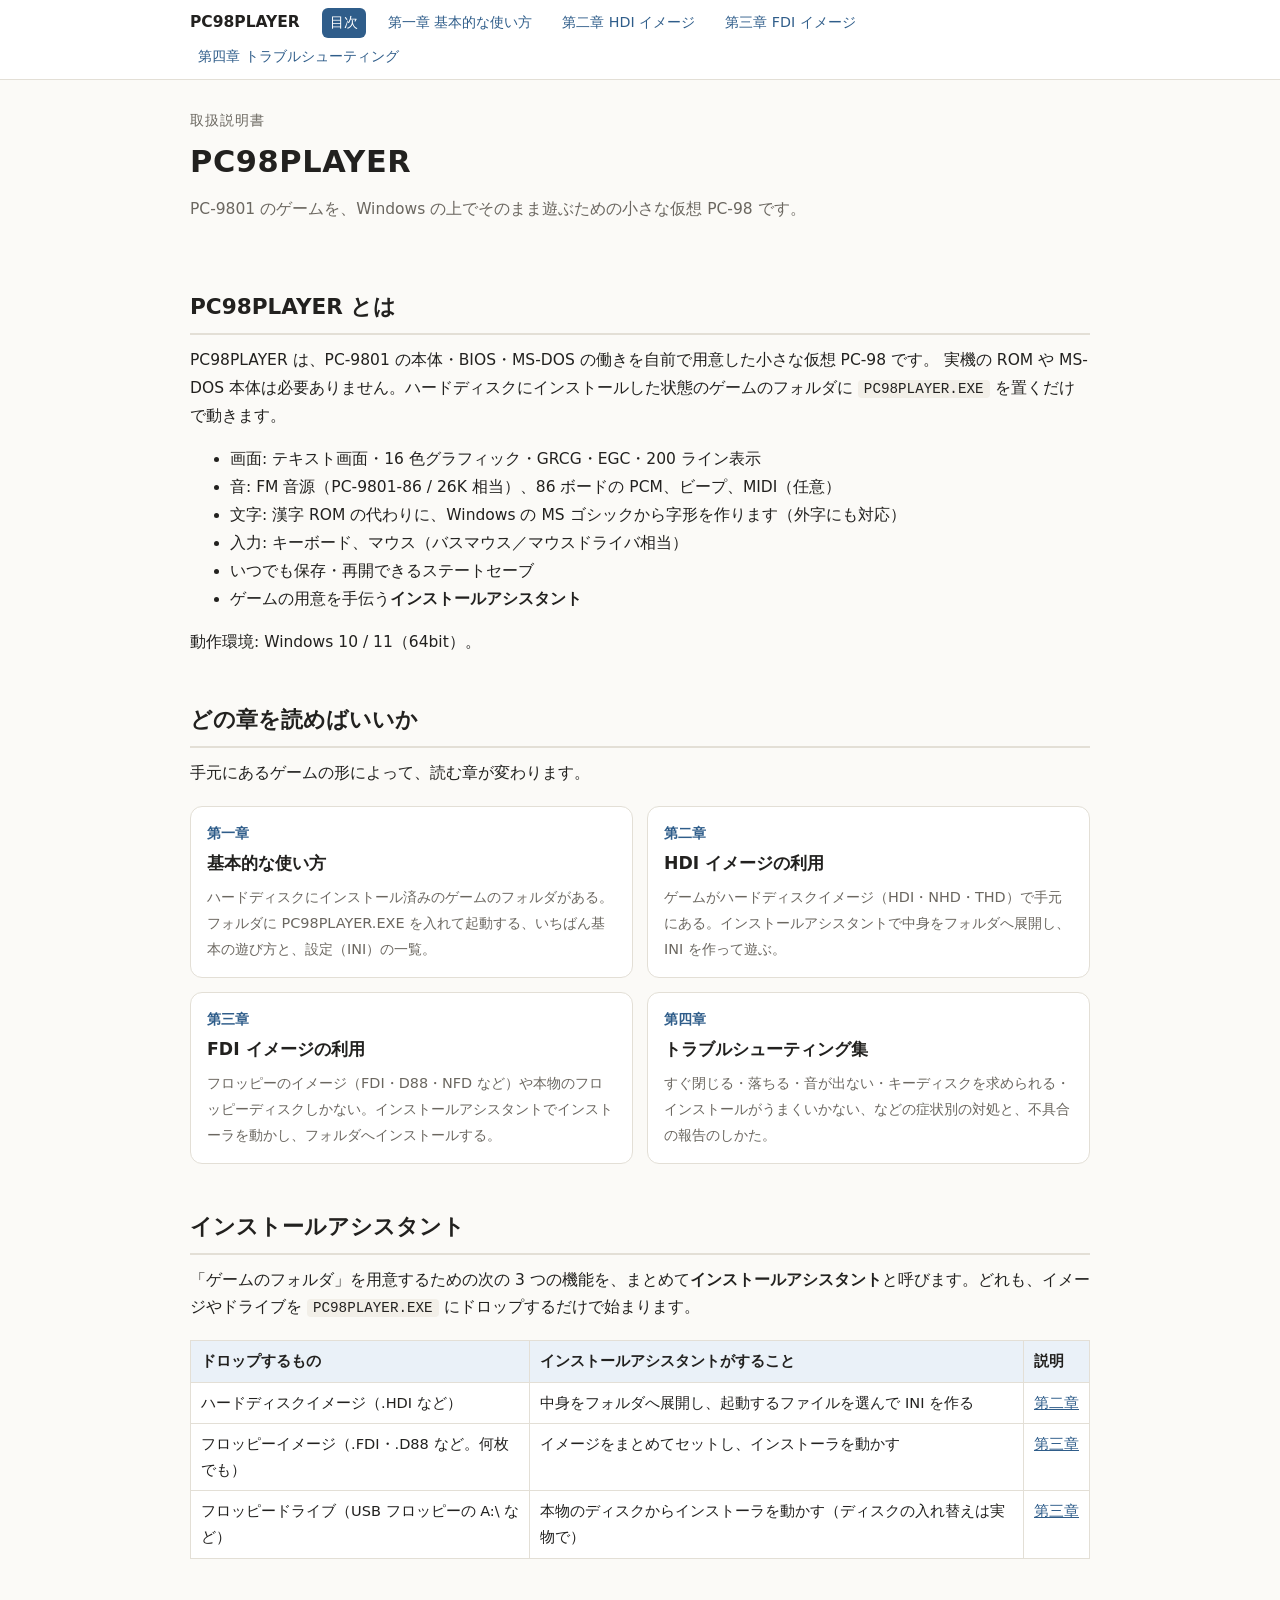
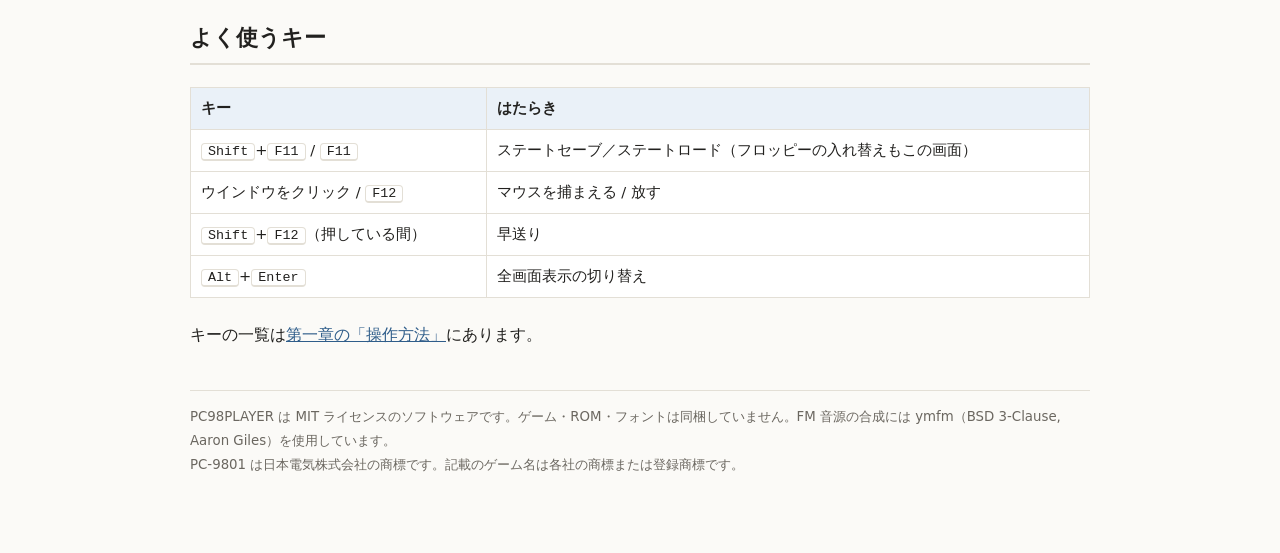
==== commit 156b8271: "Import PC98PLAYER_source_260930.zip https://i486.mods.jp/ai/PC98PLAYER_source_260930.zip" ====
--- a/PC98PLAYER_MANUAL.html
+++ b/PC98PLAYER_MANUAL.html
@@ -3,494 +3,16 @@
 <head>
 <meta charset="utf-8">
 <meta name="viewport" content="width=device-width, initial-scale=1">
+<meta http-equiv="refresh" content="0; url=manual/index.html">
 <title>PC98PLAYER 取扱説明書</title>
-<style>
-  :root {
-    --bg: #fbfaf7; --fg: #22211f; --muted: #6b6760; --line: #e3dfd6;
-    --card: #ffffff; --accent: #2f5d8a; --accent-bg: #eaf1f8;
-    --warn: #8a5a12; --warn-bg: #fbf1de; --code-bg: #f2efe8;
-  }
-  @media (prefers-color-scheme: dark) {
-    :root {
-      --bg: #1b1c1e; --fg: #e8e6e1; --muted: #a29d94; --line: #34363a;
-      --card: #232427; --accent: #8fb8e0; --accent-bg: #22303d;
-      --warn: #e7bd73; --warn-bg: #3a2f1c; --code-bg: #2b2c30;
-    }
-  }
-  * { box-sizing: border-box; }
-  html { scroll-behavior: smooth; }
-  body {
-    margin: 0; background: var(--bg); color: var(--fg);
-    font-family: "Yu Gothic UI", "Hiragino Sans", "Meiryo", system-ui, sans-serif;
-    font-size: 15.5px; line-height: 1.8;
-  }
-  .wrap { max-width: 920px; margin: 0 auto; padding: 32px 20px 80px; }
-  header h1 { font-size: 2rem; margin: 0 0 4px; letter-spacing: .02em; }
-  header p.lead { color: var(--muted); margin: 0 0 24px; }
-  nav.toc { background: var(--card); border: 1px solid var(--line); border-radius: 10px; padding: 14px 20px; margin-bottom: 36px; }
-  nav.toc strong { display: block; margin-bottom: 4px; }
-  nav.toc ol { margin: 0; padding-left: 1.4em; columns: 2; column-gap: 32px; }
-  nav.toc a { color: var(--accent); text-decoration: none; }
-  nav.toc a:hover { text-decoration: underline; }
-  h2 { font-size: 1.4rem; margin: 48px 0 12px; padding-bottom: 6px; border-bottom: 2px solid var(--line); }
-  h3 { font-size: 1.1rem; margin: 28px 0 8px; }
-  p { margin: 8px 0; }
-  code, kbd, pre { font-family: "Cascadia Mono", "BIZ UDGothic", Consolas, monospace; font-size: .92em; }
-  code { background: var(--code-bg); padding: 1px 6px; border-radius: 4px; }
-  kbd { border: 1px solid var(--line); border-bottom-width: 2px; background: var(--card); padding: 0 6px; border-radius: 4px; white-space: nowrap; }
-  pre { background: var(--code-bg); padding: 12px 16px; border-radius: 8px; overflow-x: auto; line-height: 1.6; margin: 10px 0; }
-  table { width: 100%; border-collapse: collapse; margin: 10px 0 16px; background: var(--card); font-size: .94em; }
-  th, td { border: 1px solid var(--line); padding: 7px 10px; text-align: left; vertical-align: top; }
-  th { background: var(--accent-bg); font-weight: 600; white-space: nowrap; }
-  td:first-child code { white-space: nowrap; }
-  .note, .warn { border-radius: 8px; padding: 10px 14px; margin: 12px 0; }
-  .note { background: var(--accent-bg); }
-  .warn { background: var(--warn-bg); color: var(--fg); }
-  .warn strong { color: var(--warn); }
-  ol.steps > li { margin-bottom: 6px; }
-  .tablewrap { overflow-x: auto; }
-  footer { margin-top: 60px; color: var(--muted); font-size: .88em; border-top: 1px solid var(--line); padding-top: 16px; }
-  @media (max-width: 640px) {
-    nav.toc ol { columns: 1; }
-    header h1 { font-size: 1.6rem; }
-  }
-  @media print {
-    nav.toc { display: none; }
-    body { background: #fff; color: #000; }
-    h2 { page-break-after: avoid; }
-  }
-</style>
 </head>
-<body>
-<div class="wrap">
-
-<header>
-  <h1>PC98PLAYER 取扱説明書</h1>
-  <p class="lead">PC-9801 用のゲームを、インストール済みのフォルダごと Windows のアプリのように遊ぶためのプレイヤーです。</p>
-</header>
-
-<nav class="toc">
-  <strong>目次</strong>
-  <ol>
-    <li><a href="#about">PC98PLAYER とは</a></li>
-    <li><a href="#start">はじめかた</a></li>
-    <li><a href="#keys">操作方法</a></li>
-    <li><a href="#state">ステートセーブ／ロード</a></li>
-    <li><a href="#floppy">仮想フロッピー（キーディスク・インストール）</a></li>
-    <li><a href="#realfd">実機のフロッピードライブ（USB フロッピー・Greaseweazle）</a></li>
-    <li><a href="#ini">設定（PC98PLAYER.INI）</a></li>
-    <li><a href="#sound">音源の設定</a></li>
-    <li><a href="#memory">メモリ（EMS／XMS）の設定</a></li>
-    <li><a href="#trouble">動かないとき・落ちるとき</a></li>
-    <li><a href="#trace">トレース（記録）の取り方</a></li>
-    <li><a href="#report">不具合を報告するとき</a></li>
-    <li><a href="#security">セキュリティソフトの警告</a></li>
-    <li><a href="#limits">対応していないもの</a></li>
-    <li><a href="#faq">よくある質問</a></li>
-  </ol>
-</nav>
-
-<h2 id="about">1. PC98PLAYER とは</h2>
-<p>PC98PLAYER は、PC-9801 の本体・BIOS・MS-DOS の働きを自前で用意した小さな仮想 PC-98 です。
-実機の ROM、フロッピーやハードディスクのイメージ、MS-DOS 本体は必要ありません。
-ハードディスクにインストールした状態のゲームのフォルダに <code>PC98PLAYER.EXE</code> を置くだけで動きます。</p>
+<body style="font-family: 'Yu Gothic UI', Meiryo, sans-serif; padding: 24px;">
+<p>取扱説明書は <a href="manual/index.html">manual フォルダの index.html</a> に移りました。</p>
 <ul>
-  <li>画面: テキスト画面・16 色グラフィック・GRCG・EGC・200 ライン表示</li>
-  <li>音: FM 音源（PC-9801-86 / 26K 相当）、86 ボードの PCM、ビープ、MIDI（任意）</li>
-  <li>文字: PC-98 の漢字 ROM の代わりに、Windows の MS ゴシックから字形を作ります（外字にも対応）</li>
-  <li>入力: キーボード、マウス（バスマウス／マウスドライバ相当）</li>
-  <li>いつでも保存・再開できる<a href="#state">ステートセーブ</a></li>
+  <li><a href="manual/ch1.html">第一章 基本的な使い方</a></li>
+  <li><a href="manual/ch2.html">第二章 HDI イメージの利用</a></li>
+  <li><a href="manual/ch3.html">第三章 FDI イメージの利用</a></li>
+  <li><a href="manual/ch4.html">第四章 トラブルシューティング集</a></li>
 </ul>
-<p>動作環境: Windows 10 / 11（64bit）。</p>
-
-<h2 id="start">2. はじめかた</h2>
-<ol class="steps">
-  <li>PC-98 のゲームを、実機やほかの環境でハードディスクにインストールした状態のフォルダを用意します（例: <code>C:\PC98\DOUKYU2</code>）。</li>
-  <li>そのフォルダに <code>PC98PLAYER.EXE</code> をコピーします。</li>
-  <li><code>PC98PLAYER.EXE</code> をダブルクリックします。
-    <ul>
-      <li>初回は <code>PC98PLAYER.INI</code>（設定ファイル）のひな形が作られ、起動するファイルの推測結果が表示されます。</li>
-      <li>推測が違う場合や見つからない場合は、INI の <code>Start=</code> に最初に実行するファイル（<code>.BAT</code> / <code>.COM</code> / <code>.EXE</code>）を書いてから、もう一度起動してください。</li>
-    </ul>
-  </li>
-</ol>
-<pre>[PC98PLAYER]
-Start=NANPA2.BAT</pre>
-<div class="note">ゲームに付属するインストール用・起動用のバッチファイル（<code>GAME.BAT</code> など）を <code>Start=</code> に指定すると、サウンドドライバの常駐なども含めて実機と同じ手順で起動します。</div>
-
-<h3>EXE を 1 つだけ置いて、全部のゲームで使い回す</h3>
-<p><code>PC98PLAYER.EXE</code> を 1 か所（例: <code>C:\PC98PLAYER\</code>）に置いたまま、ゲームごとにショートカットを作って起動できます。</p>
-<ol class="steps">
-  <li>各ゲームのフォルダに <code>PC98PLAYER.INI</code> を置きます（無ければ初回起動時に作られます）。</li>
-  <li><code>PC98PLAYER.EXE</code> のショートカットを作り、プロパティの「<strong>作業フォルダー</strong>」にゲームのフォルダを指定します。</li>
-  <li>そのショートカットから起動すると、作業フォルダーの <code>PC98PLAYER.INI</code> を読み、そのフォルダのゲームが動きます。</li>
-</ol>
-<p>どのフォルダのゲームを動かすかは、次の順に決まります。</p>
-<table>
-  <tr><th>順番</th><th>条件</th><th>ゲームのフォルダ</th></tr>
-  <tr><td>1</td><td>起動時の引数にフォルダか INI を指定した</td><td>そのフォルダ（INI なら INI のあるフォルダ）</td></tr>
-  <tr><td>2</td><td>作業フォルダー（カレント）に PC98PLAYER.INI がある</td><td>作業フォルダー</td></tr>
-  <tr><td>3</td><td>作業フォルダーに INI は無いが、実行ファイル（.BAT/.COM/.EXE）がある</td><td>作業フォルダー（INI のひな形をそこに作ります）</td></tr>
-  <tr><td>4</td><td>上のどれでもない</td><td>EXE のフォルダ</td></tr>
-</table>
-<p>INI の <code>Start=</code> が空のときは、ゲームのフォルダから起動するファイルを推測して起動します。見つからないときのエラーには、読んだ INI とゲームのフォルダの場所が表示されます。</p>
-<p>INI に <code>Root=</code> を書くと、ゲームのフォルダを INI とは別の場所にできます（INI からの相対パスも可）。INI を 1 つのフォルダにまとめて管理したいときに便利です。</p>
-<pre>; C:\PC98\INI\DOUKYU2.INI
-[PC98PLAYER]
-Root=..\GAMES\DOUKYU2
-Start=NANPA2.BAT</pre>
-<p>この場合はショートカットのリンク先を <code>C:\PC98PLAYER\PC98PLAYER.EXE C:\PC98\INI\DOUKYU2.INI</code> のようにします。</p>
-
-<h3>コマンドラインからの起動</h3>
-<table>
-  <tr><th>書き方</th><th>意味</th></tr>
-  <tr><td><code>PC98PLAYER.EXE</code></td><td>EXE と同じフォルダのゲームを、同じフォルダの PC98PLAYER.INI で起動します。</td></tr>
-  <tr><td><code>PC98PLAYER.EXE フォルダ</code></td><td>指定したフォルダのゲームを、そのフォルダの PC98PLAYER.INI で起動します（EXE を 1 か所に置いたまま複数のゲームを遊べます）。</td></tr>
-  <tr><td><code>PC98PLAYER.EXE 設定ファイル.INI</code></td><td>指定した INI で起動します。ゲームのフォルダは INI のあるフォルダになります。</td></tr>
-  <tr><td><code>PC98PLAYER.EXE --fontsheet</code></td><td>漢字の字形の一覧を <code>PC98FONT.BMP</code> に書き出して終了します（文字化けの確認用）。</td></tr>
-</table>
-
-<h2 id="keys">3. 操作方法</h2>
-<div class="tablewrap">
-<table>
-  <tr><th>Windows のキー・操作</th><th>PC-98 での意味</th></tr>
-  <tr><td>英数字・記号キー</td><td>物理的な位置どおり（JIS 配列基準）</td></tr>
-  <tr><td><kbd>F1</kbd>〜<kbd>F10</kbd></td><td>f･1〜f･10</td></tr>
-  <tr><td><kbd>Alt</kbd></td><td>GRPH</td></tr>
-  <tr><td><kbd>カタカナひらがな</kbd> / <kbd>変換</kbd> / <kbd>無変換</kbd></td><td>カナ / XFER / NFER</td></tr>
-  <tr><td><kbd>Home</kbd> / <kbd>End</kbd></td><td>HOME CLR / HELP</td></tr>
-  <tr><td><kbd>PageDown</kbd> / <kbd>PageUp</kbd></td><td>ROLL UP / ROLL DOWN</td></tr>
-  <tr><td><kbd>Insert</kbd> / <kbd>Delete</kbd></td><td>INS / DEL</td></tr>
-  <tr><td><kbd>Pause</kbd> または <kbd>ScrollLock</kbd></td><td>STOP</td></tr>
-  <tr><td><kbd>PrintScreen</kbd></td><td>COPY</td></tr>
-  <tr><td>ウインドウをクリック</td><td>マウスを捕まえる（PC-98 のマウスとして動きます）</td></tr>
-  <tr><td><kbd>F12</kbd> または中ボタン（ホイール）クリック（<code>MiddleRelease=0</code> で無効）</td><td>マウスを放す</td></tr>
-  <tr><td><kbd>Shift</kbd>+<kbd>F11</kbd></td><td>ステートセーブ（保存先を選ぶ画面）</td></tr>
-  <tr><td><kbd>F11</kbd></td><td>ステートロード（読み込むスロットを選ぶ画面）</td></tr>
-  <tr><td><kbd>Shift</kbd>+<kbd>F12</kbd>（押している間）</td><td>早送り</td></tr>
-  <tr><td><kbd>Alt</kbd>+<kbd>Enter</kbd></td><td>全画面表示の切り替え</td></tr>
-  <tr><td><kbd>Alt</kbd>+<kbd>F4</kbd></td><td>終了</td></tr>
-</table>
-</div>
-
-<h2 id="state">4. ステートセーブ／ロード</h2>
-<p>ゲームの途中でセーブできない PC-98 のゲームでも、その瞬間の状態をまるごと保存・再開できます。</p>
-<ul>
-  <li><kbd>Shift</kbd>+<kbd>F11</kbd> で画面が暗くなり、8 個のスロットが縮小画像つきで表示されます（<kbd>F11</kbd> なら読み込み用の同じ画面）。</li>
-  <li>カーソルキーまたはマウスで選び、<kbd>Enter</kbd> か左クリックで決定、<kbd>Esc</kbd>・右クリック・<kbd>F11</kbd> で取り消します。</li>
-  <li>選択画面を開いている間、ゲームは止まっています。保存済みのスロットは上書きされます。</li>
-  <li>保存先はゲームのフォルダの <code>PC98PLAYER.SAV\SLOT1.P98S</code>〜<code>SLOT8.P98S</code> です（1 個 約 1.4MB）。窓を閉じても残るので、次回起動後すぐに読み込めます。</li>
-</ul>
-<div class="warn"><strong>注意:</strong> ステートセーブはゲーム本来のセーブの代わりにもなりますが、PC98PLAYER の版が大きく変わると古いステートを読めなくなる場合があります。大事な進行は、できるだけゲーム本来のセーブ機能でも保存してください。</div>
-
-<h2 id="floppy">4-2. 仮想フロッピー（キーディスク・インストール）</h2>
-<p>ゲームのフォルダは今までどおり A: として見せたまま、フロッピーディスクのイメージファイルを別のドライブ（既定は B:）に入れられます。</p>
-<ul>
-  <li><strong>使える形式:</strong> D88（.D88 .D68 .88D .D98）、ヘッダ無しのベタ（.HDM .XDF .DUP .TFD .2HD .IMG など。大きさで 1.25MB/1.2MB/1.44MB/640KB/720KB を判別）、FDI（Anex86）、NFD（T98-Next の r0・r1。NFDMAKE の -r1d で作った 3MB を超えるイメージも可）、フラックスイメージ（.SCP・.HFE。Greaseweazle などで磁気信号ごと吸い出したもの。読み込みのみ）。</li>
-  <li><strong>起動時に入れる:</strong> INI に <code>FloppyImage=disk1.d88</code> と <code>FloppyDrive=B</code> を書きます（ファイル名はゲームのフォルダからの相対パスか、フルパス）。</li>
-  <li><strong>途中で入れる・入れ替える・取り出す:</strong> <kbd>F11</kbd> または <kbd>Shift</kbd>+<kbd>F11</kbd> の画面の下にある「FD B:」の欄から。<kbd>F</kbd> キー（または「入れる／実機…」ボタン）で出るメニューからイメージファイルや<a href="#realfd">実機のドライブ</a>を選び、<kbd>E</kbd> キー（または「取り出す」ボタン）で取り出します。ディスクの入れ替えを求めるゲームやインストーラもこれで進められます。</li>
-  <li><strong>マスターディスク（キーディスク）の確認:</strong> ディスク BIOS（INT 1Bh）で ID を指定したセクタの読み込み・READ ID などに応えます。イメージに記録されたセクタの ID・CRC エラー・デリーテッドデータ、NFD r1 に記録された READ DIAGNOSTIC（トラックをそのまま読む命令）の結果や、読むたびに内容が変わるセクタ（再試行データ）もそのまま返すので、プロテクトの情報まで記録されたイメージ（D88・NFD など）なら確認を通ることがあります。ベタ・FDI には特殊なセクタの情報が無いので、プロテクトつきのディスクは通りません。</li>
-  <li><strong>キーディスクの確認で先へ進まないとき:</strong> Trace=1 にして PC98PLAYER.LOG を見てください。「[fd] セクタが見つかりません: C=07 H=00 R=4B N=02 …」のような行があれば、ゲームが確認に使う特殊なセクタがイメージに記録されていません（吸い出しのときに読み取れなかったもの）。PC98PLAYER 側では補えないので、別のドライブや別のモード（NFDMAKE なら -r1 と -r1d の両方）で吸い出し直し、その行のセクタが入ったイメージを使ってください。</li>
-  <li><strong>DOS から:</strong> B:（FloppyDrive で指定したドライブ）のファイルを読み書きできます（FAT12/16）。INT 25h/26h（絶対ディスク読み書き）や、ボリュームラベルの検索（ラベル名でディスクを見分けるゲームがあります）にも応えます。</li>
-  <li><strong>インストール:</strong> <code>Start=B:\INSTALL.BAT</code> のようにドライブ付きで書くと、そのドライブをカレントにして実行します。インストール先に A:（ゲームのフォルダ）を選べば、ゲームのフォルダへファイルがコピーされます。バッチの中で <code>B:</code> と書けばドライブも切り替わります。</li>
-</ul>
-<p>例: 「転送元のフロッピーのドライブ名を引数で渡し、今いるドライブへ写す」インストーラ（スレイヤーズ！など）</p>
-<pre>[PC98PLAYER]
-Drive=A
-FloppyImage=SLAYERS_B.d88
-FloppyDrive=B
-Start=B:\INST.EXE
-Args=B
-CurrentDrive=A</pre>
-<p>ディスクの入れ替えを求められたら、F11 の画面でイメージを入れ替えてから Enter を押します。インストーラが <code>COMMAND.COM /C COPY …</code> のように呼ぶ内部コマンド（COPY・MD・DEL など）にも対応しています。</p>
-<div class="warn"><strong>注意:</strong> フロッピーへの書き込みは、その場でイメージファイルへ書き戻されます（元に戻せません）。大事なイメージは先にコピーを取ってから使ってください。D88 の「書き込み禁止」が付いたイメージには書き込みません。
-フォーマット（INT 1Bh の FORMAT）は、イメージと同じ形のトラックの中身を埋めるだけで、セクタの並びを変えることはできません。</div>
-
-<h2 id="realfd">4-3. 実機のフロッピードライブ（USB フロッピー・Greaseweazle）</h2>
-<p>イメージファイルの代わりに、パソコンにつないだ本物のフロッピードライブを仮想フロッピーのドライブ（既定は B:）として使えます。ディスクの中身は使うときにその場で読みます。</p>
-<div class="tablewrap">
-<table>
-  <tr><th></th><th>USB フロッピードライブ</th><th>Greaseweazle ＋ PC 用の FDD</th></tr>
-  <tr><td>読み方</td><td>Windows のドライバ経由で「セクタ番号」で読む</td><td>磁気信号（フラックス）をそのまま読み、PC98PLAYER が自分で復調する</td></tr>
-  <tr><td>普通のディスク（ファイルの読み書き・インストール）</td><td>○（書き込みも可。下の注意を参照）</td><td>○（読み込みのみ）</td></tr>
-  <tr><td>プロテクトつきの正規ディスク（キーディスクの確認）</td><td>×（ID のずれたセクタ・CRC エラー等を扱えない）</td><td>○（隠れたセクタ・CRC エラー・読むたびに変わるセクタ等もそのまま）</td></tr>
-  <tr><td>PC-98 の 1.25MB（2HD）</td><td>3 モード対応のドライブだけ</td><td>3.5 インチ・5 インチの 2HD ドライブ（回転数の違いは自動で合わせます）</td></tr>
-</table>
-</div>
-<h3>つなぎ方</h3>
-<ul>
-  <li><strong>F11 の画面から:</strong> 「FD B:」の欄の <kbd>F</kbd>（「入れる／実機…」）のメニューに、見つかった USB フロッピードライブ（「USB フロッピー A:（1.25MB 対応）」など）と Greaseweazle が出るので選びます。ディスクを入れ替えたら、同じメニューの「読み直す」を選んでください（実機のドライブは入れ替えを自動では知りません）。</li>
-  <li><strong>起動時から:</strong> INI の <code>FloppyImage=</code> に次のように書きます。
-    <ul>
-      <li><code>FloppyImage=FDD:A</code> … Windows のフロッピードライブ A:（<code>\\.\A:</code> とも書けます）</li>
-      <li><code>FloppyImage=GW</code> … Greaseweazle（USB の ID で自動的に探します）。見つからないときは <code>FloppyImage=GW:COM5</code> のようにポートを指定</li>
-    </ul></li>
-  <li><strong>Greaseweazle の設定:</strong> <code>GWDrive=A</code>（PC のケーブルのドライブ A / B。Shugart 接続なら 0 / 1 / 2）、<code>GWRevs=3</code>（1 トラックを何回転ぶん読むか。1〜8。多いほど読みにくいディスクに強く、遅くなります）。</li>
-  <li><strong>イメージとして残す:</strong> メニューの「今のディスクを D88 で保存」で、実機のディスクを全トラック読んで D88 に書き出せます（ID・CRC エラー・デリーテッドデータは残ります。読むたびに変わるセクタは 1 回分だけ）。次からはそのイメージを使えば実機が要りません。</li>
-</ul>
-<div class="warn"><strong>注意:</strong>
-・トラックを初めて読むとき、USB フロッピーは 1 トラック 0.3 秒ほど、Greaseweazle は 1 秒ほど、ゲームが止まったように待ちます（読んだトラックは覚えておくので 2 回目からは待ちません）。<br>
-・USB フロッピーへの書き込みは、Windows からそのドライブを一時的に切り離せた（ボリュームをロックできた）ときだけ行います。できないときは書き込み禁止のディスクとして扱います。ドライブを開けないときは PC98PLAYER を「管理者として実行」すると開ける場合があります。<br>
-・Greaseweazle は読み込みだけです（書き込みは書き込み禁止として断ります）。セーブを書き込むゲームは、先に D88 で保存してからそのイメージで遊んでください。<br>
-・USB フロッピーでは、キーディスクの確認（特殊なセクタを読むもの）は通りません。プロテクトつきのディスクは Greaseweazle で読むか、NFDMAKE などで吸い出したイメージを使ってください。<br>
-・Windows の USB フロッピーのドライバが 1.25MB を読めない（3 モード非対応の）ドライブでは、1.44MB・720KB のディスクしか読めません。</div>
-
-<h2 id="ini">5. 設定（PC98PLAYER.INI）</h2>
-<p>ゲームのフォルダの <code>PC98PLAYER.INI</code> をメモ帳などで編集します。文字コードは Shift_JIS・UTF-8 のどちらでも構いません。
-<code>;</code> から行末まではコメントです。書かなかった項目は既定値になります。</p>
-
-<h3>基本</h3>
-<div class="tablewrap">
-<table>
-  <tr><th>項目</th><th>既定値</th><th>説明</th></tr>
-  <tr><td><code>Start=</code></td><td>（必須）</td><td>最初に実行するプログラムまたはバッチファイル。<code>B:\INSTALL.BAT</code> のようにフロッピーのドライブも指定できます（そのドライブをカレントにして実行）。</td></tr>
-  <tr><td><code>Args=</code></td><td>なし</td><td><code>Start=</code> に渡す引数。</td></tr>
-  <tr><td><code>Title=</code></td><td>フォルダ名</td><td>ウインドウのタイトル。</td></tr>
-  <tr><td><code>Root=</code></td><td>INI のフォルダ</td><td>ゲームのフォルダ（INI からの相対パス可）。INI をゲームと別の場所に置くときに使います。</td></tr>
-  <tr><td><code>ExitOnEnd=</code></td><td>1</td><td>1: ゲーム（バッチ）が終わったら窓を閉じる。0: 閉じずに最後の画面を残す（エラーメッセージの確認に便利）。</td></tr>
-  <tr><td><code>Drive=</code></td><td>A</td><td>ゲームのフォルダを何ドライブとして見せるか。ゲームが特定のドライブ名を前提にしている場合に変えます。</td></tr>
-  <tr><td><code>FloppyImage=</code></td><td>なし</td><td>起動と同時に入れるフロッピーイメージ（D88・ベタ・FDI・NFD・SCP・HFE）。<a href="#floppy">仮想フロッピー</a>を参照。<code>FDD:A</code>（USB フロッピー）や <code>GW</code>・<code>GW:COM5</code>（Greaseweazle）で<a href="#realfd">実機のドライブ</a>も使えます。</td></tr>
-  <tr><td><code>GWDrive=</code></td><td>A</td><td>Greaseweazle につないだドライブ（A / B。Shugart 接続なら 0 / 1 / 2）。</td></tr>
-  <tr><td><code>GWRevs=</code></td><td>3</td><td>Greaseweazle で 1 トラックを何回転ぶん読むか（1〜8）。</td></tr>
-  <tr><td><code>FloppyDrive=</code></td><td>B</td><td>フロッピーを何ドライブとして見せるか（A〜Z。<code>Drive=</code> と同じ文字なら次の文字にずらします）。フロッピーを A: にしないと動かないインストーラは、<code>Drive=B</code>・<code>FloppyDrive=A</code> のようにゲームのフォルダ（ハードディスク）と入れ替えます。</td></tr>
-  <tr><td><code>CurrentDrive=</code></td><td>なし</td><td>起動したときのカレントドライブ。書かなければ <code>Start=</code> に付けたドライブ（無ければゲームのドライブ）。「転送先＝今いる場所」のインストーラをフロッピーから動かすときは、ゲームのドライブを指定します（下の例）。</td></tr>
-  <tr><td><code>FreeSpaceMB=</code></td><td>96</td><td>ゲームのドライブの空き容量としてゲームに見せる大きさ（MB、1〜1000）。本物のディスクの大きさをそのまま見せると計算があふれて「空きが足りない」と言うソフトがあるので、当時のハードディスクらしい大きさにしています。</td></tr>
-  <tr><td><code>DOSVersion=</code></td><td>5.00</td><td>ゲームに見せる MS-DOS の版。古いゲームで「DOS のバージョンが違います」と出る場合に 3.30 などを試します。</td></tr>
-  <tr><td><code>FakeYear=</code></td><td>なし</td><td>ゲームに見せる年だけを置き換えます（例: <code>FakeYear=1998</code>）。月日・曜日・時刻は今日のまま（曜日はその年の暦で計算）。<a href="#y2k">2000 年問題</a>を参照。</td></tr>
-  <tr><td><code>FakeDate=</code></td><td>なし</td><td>起動した日をこの日付としてゲームに見せます（例: <code>FakeDate=1999/12/31</code>）。以後は実際の時間どおりに進みます。<code>FakeYear=</code> より優先。</td></tr>
-</table>
-</div>
-
-<h3>画面</h3>
-<div class="tablewrap">
-<table>
-  <tr><th>項目</th><th>既定値</th><th>説明</th></tr>
-  <tr><td><code>Scale=</code></td><td>2</td><td>表示倍率（1 で 640×400）。1〜8。</td></tr>
-  <tr><td><code>FullScreen=</code></td><td>0</td><td>1 で起動時から全画面。</td></tr>
-  <tr><td><code>Smooth=</code></td><td>0</td><td>1 で拡大時になめらかにする（0 はドットのまま）。</td></tr>
-  <tr><td><code>Font=</code></td><td>ＭＳ ゴシック</td><td>漢字の字形を作るもとにする Windows のフォント。</td></tr>
-  <tr><td><code>KanjiJIS=</code></td><td>78</td><td>78: PC-98 と同じ旧 JIS の字の並び。83: 新 JIS の並び（一部の字が入れ替わります）。</td></tr>
-</table>
-</div>
-
-<h3>速さ・入力</h3>
-<div class="tablewrap">
-<table>
-  <tr><th>項目</th><th>既定値</th><th>説明</th></tr>
-  <tr><td><code>CpuMHz=</code></td><td>16</td><td>仮想 CPU の速さ（MHz 相当）。ゲームが速すぎる・遅すぎる場合に調整します。命令の重さは 386 程度で数えているため、i486DX2（66MHz）推奨のソフトは 100〜133 くらいが目安です。上げるほどパソコン側の負荷が増えます（音が途切れるなら下げてください）。</td></tr>
-  <tr><td><code>MouseSpeed=</code></td><td>100</td><td>マウスの速さ（%）。</td></tr>
-  <tr><td><code>MouseDriver=</code></td><td>1</td><td>1: マウスドライバ（MOUSE.COM 相当）を用意する。0: 用意しない（ゲームが自前でマウスを読む場合）。</td></tr>
-  <tr><td><code>KeyRepeat=</code></td><td>1</td><td>0 にするとキーを押しっぱなしにしたときの連打を送らない。</td></tr>
-  <tr><td><code>PauseInactive=</code></td><td>0</td><td>1 で、ほかのウインドウを操作している間ゲームを止める。</td></tr>
-  <tr><td><code>MouseLockDisable=</code></td><td>0</td><td>1 にすると、マウスを一切捕まえません（クリックしても窓に閉じ込めず、カーソルも消えず、ゲームにもマウスを渡しません）。マウスを使わないソフトで、ほかの窓との行き来を楽にしたいときに。</td></tr>
-  <tr><td><code>MiddleRelease=</code></td><td>1</td><td>マウスの中ボタン（ホイール）クリックでマウスを放す。0 で無効（F12 は常に使えます）。</td></tr>
-</table>
-</div>
-
-<h3>音</h3>
-<div class="tablewrap">
-<table>
-  <tr><th>項目</th><th>既定値</th><th>説明</th></tr>
-  <tr><td><code>SoundBoard=</code></td><td>86</td><td>86: PC-9801-86 相当（FM 6 音＋SSG＋リズム＋PCM）。26: PC-9801-26K 相当（FM 3 音＋SSG）。0: 音源なし。</td></tr>
-  <tr><td><code>SoundIRQ=</code></td><td>12</td><td>音源ボードの割込み（3 / 10 / 12 / 13）。ゲームの設定と合わせます。</td></tr>
-  <tr><td><code>Sound=</code></td><td>1</td><td>0 で FM 音源の音を出さない（音源ボード自体はある扱い）。</td></tr>
-  <tr><td><code>Volume=</code></td><td>100</td><td>全体の音量（%、0〜1000）。100 を超えて上げると、大きな山は自動で丸めて音割れを抑えます。もともと音量の小さいソフト（Ray など）は 300 前後がおすすめ。</td></tr>
-  <tr><td><code>FMVolume=</code> / <code>SSGVolume=</code></td><td>100</td><td>FM 音源・SSG の音量（%、0〜1000）。</td></tr>
-  <tr><td><code>PCMVolume=</code></td><td>100</td><td>86 ボードの PCM の音量（%、0〜1000）。</td></tr>
-  <tr><td><code>BeepVolume=</code></td><td>50</td><td>ビープ音の音量（%、0〜1000）。</td></tr>
-  <tr><td><code>RhythmROM=</code></td><td>なし</td><td>本物のリズム音源のサンプル（2608_RYM.WAV など）のファイル名。無くても内蔵の合成音で鳴ります。</td></tr>
-  <tr><td><code>SampleRate=</code></td><td>44100</td><td>出力のサンプリング周波数。</td></tr>
-  <tr><td><code>MIDI=</code></td><td>0</td><td>1 で MIDI 音源（MPU-PC98II 相当）を載せ、Windows の MIDI 出力へ送る。</td></tr>
-  <tr><td><code>MidiDevice=</code></td><td>-1</td><td>MIDI の出力先の番号（-1 は Windows の既定）。</td></tr>
-  <tr><td><code>MidiIRQ=</code></td><td>6</td><td>MIDI ボードの割込み。</td></tr>
-  <tr><td><code>MidiSpeedFix=</code></td><td>100</td><td>MIDI の演奏速度（%、10〜1000）。「MIDI のときだけ曲が遅い」ソフトで 120〜150 などに上げます。MIDI ボードのテンポ機能で拍を刻むドライバ（MMD など）に効き、ゲーム本体の速さは変わりません。ゲーム側のタイマーで演奏するドライバには効きません。</td></tr>
-</table>
-</div>
-
-<h3>メモリ</h3>
-<div class="tablewrap">
-<table>
-  <tr><th>項目</th><th>既定値</th><th>説明</th></tr>
-  <tr><td><code>EMS=</code></td><td>1</td><td>1: EMS（EMM386 相当）を用意する。0: 用意しない。</td></tr>
-  <tr><td><code>EMSKB=</code></td><td>4096</td><td>EMS の容量（KB）。</td></tr>
-  <tr><td><code>XMS=</code></td><td>1</td><td>1: XMS（HIMEM.SYS 相当）を用意する。0: 用意しない。</td></tr>
-  <tr><td><code>XMSKB=</code></td><td>8192</td><td>XMS の容量（KB）。</td></tr>
-  <tr><td><code>MemoryKB=</code></td><td>640</td><td>通常メモリの大きさ（KB）。</td></tr>
-  <tr><td><code>FirstMCB=</code></td><td>0200</td><td>空きメモリの始まる位置（16 進のセグメント）。一部のゲームはこの位置によって動いたり落ちたりします。<a href="#trouble">動かないとき</a>を参照。</td></tr>
-</table>
-</div>
-
-<h3>記録（トラブル調査用）</h3>
-<div class="tablewrap">
-<table>
-  <tr><th>項目</th><th>既定値</th><th>説明</th></tr>
-  <tr><td><code>Trace=</code></td><td>0</td><td>1 にすると、ゲームのフォルダに <code>PC98PLAYER.LOG</code> を書き出します。<a href="#trace">トレースの取り方</a>を参照。</td></tr>
-</table>
-</div>
-
-<h3>設定例</h3>
-<pre>; 東方 Project（PC-98 版）
-[PC98PLAYER]
-Start=GAME.BAT
-Scale=2
-SoundBoard=86
-SoundIRQ=12
-
-; 古いゲームで速すぎる・メモリ関係で落ちる場合の例
-[PC98PLAYER]
-Start=GAME.EXE
-CpuMHz=8
-EMS=0
-XMS=0
-ExitOnEnd=0</pre>
-
-<h2 id="sound">6. 音源の設定</h2>
-<p>ゲームに付属のサウンドドライバ（PMD・MMD・PLAY5 など）は、バッチファイルに書かれたとおり本当に常駐して鳴ります。</p>
-<ul>
-  <li>多くのゲームは起動時に音源ボードを自動で判別します。既定の <code>SoundBoard=86</code> で、86 ボード用のドライバが選ばれるのが普通です。</li>
-  <li>音が出ない・音が変な場合は <code>SoundBoard=26</code> を試してください。26K 用の音で鳴ります。</li>
-  <li>ゲーム側で割込み番号（INT5 など）を設定する場合は、<code>SoundIRQ=</code> を合わせます（INT0=3、INT41=10、INT5=12、INT6=13）。</li>
-  <li>MIDI 対応のゲームで <code>MIDI=1</code> にすると、ゲームが FM より MIDI を選ぶことがあります。Windows 標準の MIDI 音源は PC-98 当時の音源（SC-55 や MT-32）と音色が異なるので、FM で聴きたい場合は 0 のままにしてください。</li>
-</ul>
-
-<h2 id="memory">7. メモリ（EMS／XMS）の設定</h2>
-<p>実機で CONFIG.SYS に <code>HIMEM.SYS</code>（XMS）や <code>EMM386.EXE</code>（EMS）を組み込んでいた状態を再現します。
-ゲームの CONFIG.SYS に書かれていたドライバは読み込まれません。代わりに、この設定で同じ機能を用意します。</p>
-<ul>
-  <li>多くのゲームはそのままで動きます。</li>
-  <li>EMS や XMS があると、それを使いに行く処理で落ちるゲームがあるかもしれません。その場合は <code>EMS=0</code>、<code>XMS=0</code> を 1 つずつ試してください。</li>
-  <li>DOS エクステンダ（プロテクトモード）を使うゲームや、VCPI/DPMI を必要とするゲームには対応していません。</li>
-</ul>
-
-<h2 id="trouble">8. 動かないとき・落ちるとき</h2>
-<p>まず次の順に試してください。1 回に 1 項目ずつ変えて、どれで症状が変わったかを覚えておくと、原因の特定にとても役立ちます。</p>
-
-<h3>8-1. すぐにウインドウが閉じる</h3>
-<ol class="steps">
-  <li><code>ExitOnEnd=0</code> にして起動し直します。窓が閉じずに残るので、ゲームやバッチが最後に出したメッセージ（「メモリが足りません」「ファイルがありません」など）が読めます。</li>
-  <li><code>Start=</code> が正しいか確認します。インストール手順書で「〇〇.BAT で起動」とあるものを指定してください。</li>
-  <li>インストールが済んでいるか確認します。フロッピーのままの内容では動かないゲームがあります。</li>
-</ol>
-
-<h3>8-2. 途中で落ちる・固まる・黒い画面のまま</h3>
-<table>
-  <tr><th>順番</th><th>INI に書く内容</th><th>これで直った場合の原因</th></tr>
-  <tr><td>1</td><td><code>FirstMCB=0100</code>（次に <code>0400</code>、<code>0600</code> も）</td><td>ゲームが、メモリ上の読み込み位置を前提にしている</td></tr>
-  <tr><td>2</td><td><code>EMS=0</code></td><td>EMS を使う処理</td></tr>
-  <tr><td>3</td><td><code>XMS=0</code></td><td>XMS を使う処理</td></tr>
-  <tr><td>4</td><td><code>SoundBoard=26</code></td><td>86 ボード（PCM など）を使う処理</td></tr>
-  <tr><td>5</td><td><code>MouseDriver=0</code></td><td>マウスドライバの有無の判定</td></tr>
-  <tr><td>6</td><td><code>CpuMHz=8</code> または <code>CpuMHz=33</code></td><td>実行速度（タイミング）に依存する処理</td></tr>
-  <tr><td>7</td><td><code>DOSVersion=3.30</code></td><td>DOS の版の判定</td></tr>
-</table>
-<div class="note">直った設定はそのまま使い続けて構いません。その設定と、直った・直らなかったの結果を<a href="#report">報告</a>していただけると、ほかの利用者の役にも立ちます。</div>
-
-<h3 id="y2k">8-3. 日付がおかしい・2000 年以降だと動かない（2000 年問題）</h3>
-<p>1990 年代のソフトには、西暦を下 2 桁で扱っていて 2000 年以降の日付で誤動作するもの（年齢や経過日数の計算がおかしくなる、起動しない、セーブの日付が壊れる など）があります。INI で日付を 1999 年以前に見せかけると回避できます。</p>
-<pre>FakeYear=1998          ; 年だけ 1998 年にする（今日が 9 月 27 日なら 1998/09/27）
-FakeDate=1999/12/31    ; 起動した日を 1999 年 12 月 31 日にする（翌日になれば 2000/01/01）</pre>
-<ul>
-  <li>ゲームが DOS や BIOS から読む日付・曜日のすべてに効きます。</li>
-  <li>ファイルの日付も、見せかけた「今日」より新しいものは今日の日付として見せます（Windows 上の実際のファイルの日付は変わりません）。</li>
-  <li>日付の書式は <code>1999/12/31</code>・<code>1999-12-31</code>・<code>19991231</code> のどれでも構いません。1980〜2099 年が指定できます。</li>
-  <li><code>FakeDate=1999/12/31</code> のまま日付をまたぐと 2000 年になります。長く遊ぶ場合は <code>FakeYear=</code> の方が安全です。</li>
-</ul>
-
-<h3>8-4. 画面がおかしい</h3>
-<ul>
-  <li><strong>文字化け・字が欠ける:</strong> <code>KanjiJIS=83</code> を試します。<code>--fontsheet</code> で字形の一覧を確認できます。</li>
-  <li><strong>縦縞や余計な模様が出る・一部が隠れない:</strong> 画面の組み合わせ（テキストとグラフィックの重ね方）の問題です。ステートセーブでその場面を保存し、スロットのファイルを報告に添えてください。</li>
-  <li><strong>動きが速すぎる／遅すぎる:</strong> <code>CpuMHz=</code> を調整します。</li>
-</ul>
-
-<h3>8-5. 音が出ない・おかしい</h3>
-<ul>
-  <li><code>SoundBoard=26</code> と <code>SoundBoard=86</code> を切り替えてみます。</li>
-  <li>ゲーム側の音源設定（「FM 音源」「MIDI」など）を確認します。ゲームの設定画面で「MIDI」が選べない（灰色になる）ときは、INI に <code>MIDI=1</code> があるか確認してください。MIDI=1 のとき、MMD などのドライバが MIDI ボードを見つけられるようになります（例: 瑠璃色の雪は「設定」→「サウンド」で MIDI を選びます）。</li>
-  <li>Windows の音量ミキサーで PC98PLAYER がミュートになっていないか確認します。</li>
-</ul>
-
-<h2 id="trace">9. トレース（記録）の取り方</h2>
-<p>原因の調査には、PC98PLAYER が内部で何をしていたかの記録（トレース）が役立ちます。</p>
-<ol class="steps">
-  <li><code>PC98PLAYER.INI</code> に次の 2 行を加えます。
-<pre>Trace=1
-ExitOnEnd=0</pre></li>
-  <li>PC98PLAYER を起動し、不具合が起きるところまで進めます。</li>
-  <li>終了すると、ゲームのフォルダに <code>PC98PLAYER.LOG</code> ができています（テキストファイル、UTF-8）。</li>
-  <li>調べ終わったら <code>Trace=0</code> に戻してください（記録中は少し重くなり、ログも大きくなります）。</li>
-</ol>
-
-<h3>ログに書かれる主な内容</h3>
-<table>
-  <tr><th>行の頭</th><th>意味</th></tr>
-  <tr><td><code>[dos] 起動 …</code></td><td>起動したプログラム名と、残りのメモリ量。</td></tr>
-  <tr><td><code>[dos] 常駐終了 …</code></td><td>サウンドドライバなどがメモリに常駐した記録。</td></tr>
-  <tr><td><code>[dos] open …</code></td><td>ゲームが開こうとしたファイル。</td></tr>
-  <tr><td><code>[dos] AH=xx -&gt; error nn</code></td><td>DOS の機能がエラーを返した記録（ファイルが無い、メモリ不足など）。正常な動作でも出ることがあります。</td></tr>
-  <tr><td><code>[dos] INT 21h AH=xxh 未対応</code></td><td>PC98PLAYER がまだ対応していない DOS の機能をゲームが使った記録。<strong>重要な手掛かり</strong>です。</td></tr>
-  <tr><td><code>[io] in / out …</code></td><td>対応していない周辺機器（I/O ポート）への読み書き。</td></tr>
-  <tr><td><code>[cpu] 未定義命令 …</code></td><td>CPU が実行できない命令に出会った記録。多くの場合、その直前でメモリの内容が壊れています。</td></tr>
-  <tr><td><code>[shell] 見つかりません …</code></td><td>バッチファイルが実行しようとしたプログラムが見つからなかった記録。</td></tr>
-</table>
-
-<h3>自分で見るときのコツ</h3>
-<ul>
-  <li><strong>最後の方の行</strong>を見ます。落ちる直前に起動していたプログラムと、直前に出たエラーが原因の手掛かりです。</li>
-  <li><code>未対応</code> や <code>未定義命令</code> があれば、ほぼそれが原因です。</li>
-  <li><code>open</code> のあとに <code>error 2</code> が続く場合は、ファイルが見つかっていません。インストール漏れやファイル名の違いを確認してください。</li>
-</ul>
-
-<h2 id="report">10. 不具合を報告するとき</h2>
-<p>次の情報があると、原因の特定がずっと早くなります。</p>
-<ol class="steps">
-  <li>ゲーム名、発売元、版（CD 版・FD 版、HDD インストール版など）</li>
-  <li>PC98PLAYER の版（配布ファイルの日付）</li>
-  <li>使った <code>PC98PLAYER.INI</code> の中身</li>
-  <li>症状（どの場面で・何をしたら・どうなったか）と、再現の手順</li>
-  <li><a href="#trouble">8-2 の表</a>で試した設定と、それぞれの結果</li>
-  <li><code>Trace=1</code> で取った <code>PC98PLAYER.LOG</code></li>
-  <li>できれば、不具合が起きる直前のステートセーブ（<code>PC98PLAYER.SAV\SLOTn.P98S</code>）</li>
-</ol>
-<div class="warn"><strong>お願い:</strong> ゲームのファイルそのものは、著作権のため公開の場に載せないでください。ログとステートセーブのファイルだけで調査できることも多いです。</div>
-
-<h2 id="security">11. セキュリティソフトの警告</h2>
-<p>PC98PLAYER.EXE には電子署名がないため、Windows Defender などが「<code>Trojan:Script/Wacatac.H!ml</code>」のような名前で警告することがあります。
-末尾の <code>!ml</code> は、既知のウイルスと一致したのではなく、機械学習による「怪しそう」という推定であることを示します。</p>
-<ul>
-  <li>PC98PLAYER はネットワークへの接続、ほかのプログラムへの干渉、キー入力の記録などは一切行いません。書き込むのは、ゲームのフォルダの中（ゲーム自身のセーブ、INI のひな形、ステートセーブ、ログ）だけです。</li>
-  <li>配布元以外から入手した EXE は使わないでください。</li>
-  <li>誤検知と判断される場合は、Microsoft の提出窓口（https://www.microsoft.com/wdsi/filesubmission）へ「誤検知」として報告できます。</li>
-  <li>同梱のソースコードから Visual Studio でビルドした EXE を使う方法もあります。</li>
-</ul>
-
-<h2 id="limits">12. 対応していないもの</h2>
-<ul>
-  <li>フロッピーディスクからの起動（ブートディスクで動くゲーム）。フロッピーの FDC を直接操作するプロテクト（INT 1Bh を使わないもの）</li>
-  <li>2 台以上のフロッピードライブを同時に使うこと（入れられるイメージは 1 枚。入れ替えは F11 の画面で）</li>
-  <li>DOS エクステンダ（プロテクトモード）を使うゲーム、Windows 3.1 用のソフト</li>
-  <li>256 色表示（PC-9821 の PEGC）、31kHz 表示、N88-BASIC</li>
-  <li>ROM のグラフィック LIO（INT A0h-AFh）の描画機能。呼び出し口は用意してあり、呼ばれても止まらずに「正常終了」を返しますが、線や円などは描きません（Ray のように初期化だけ使うソフトは動きます）</li>
-  <li>ADPCM（スピークボード・ちびおと等）、MIDI のインテリジェントモードのうち、ボード側でトラックを演奏する機能（テンポ・クロック通知・MIDI メッセージの送出には対応）</li>
-  <li>ジョイスティック</li>
-  <li>CONFIG.SYS に書かれたデバイスドライバの読み込み（EMS・XMS・マウスは PC98PLAYER 側で用意します）</li>
-</ul>
-
-<h2 id="faq">13. よくある質問</h2>
-<h3>フロッピー版しか持っていません。</h3>
-<p>フロッピーのイメージ（D88 など）があれば、空のフォルダに PC98PLAYER.INI を置き、<code>FloppyImage=</code> に 1 枚目のイメージ、<code>Start=B:\INSTALL.BAT</code>（ゲームのインストール用のファイル）と書いて起動すると、そのフォルダ（A:）へインストールできます。2 枚目以降は F11 の画面で入れ替えてください（<a href="#floppy">仮想フロッピー</a>）。インストールが終わったら <code>Start=</code> をゲームの起動用のファイルに書き換えます。</p>
-<h3>ゲームのセーブデータはどこに保存されますか。</h3>
-<p>ゲームのフォルダの中に、実機と同じファイル名で保存されます。ステートセーブは別に <code>PC98PLAYER.SAV</code> フォルダへ保存されます。</p>
-<h3>1 つの PC98PLAYER.EXE で複数のゲームを遊べますか。</h3>
-<p>はい。ショートカットの「作業フォルダー」にゲームのフォルダを指定するだけです（<a href="#start">はじめかた</a>を参照）。</p>
-<h3>ゲーム中にメニューやステートセーブの画面が開きません。</h3>
-<p>マウスを捕まえている間も <kbd>F11</kbd> / <kbd>Shift</kbd>+<kbd>F11</kbd> は使えます。全画面の場合は <kbd>Alt</kbd>+<kbd>Enter</kbd> で窓に戻してからお試しください。</p>
-
-<footer>
-  PC98PLAYER は MIT ライセンスのソフトウェアです。ゲーム・ROM・フォントは同梱していません。FM 音源の合成には ymfm（BSD 3-Clause, Aaron Giles）を使用しています。<br>
-  PC-9801 は日本電気株式会社の商標です。記載のゲーム名は各社の商標または登録商標です。
-</footer>
-
-</div>
 </body>
 </html>
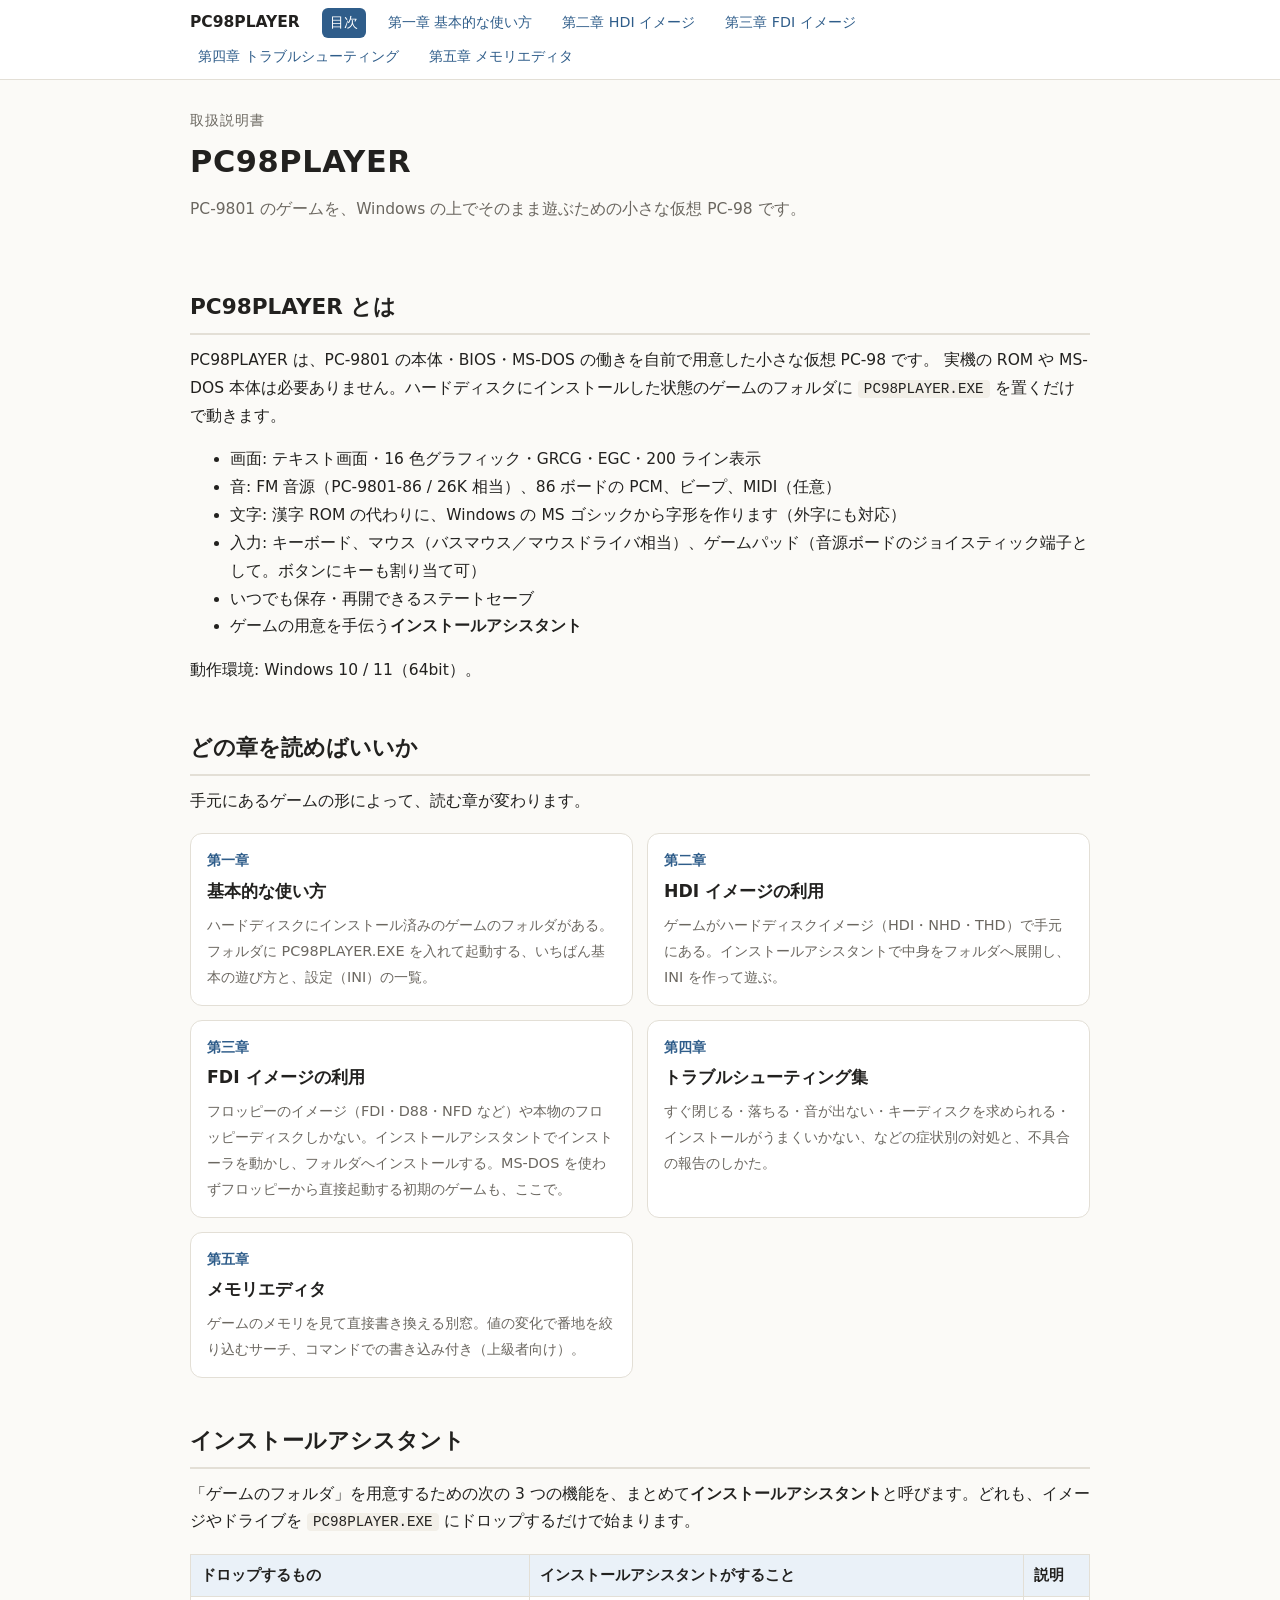
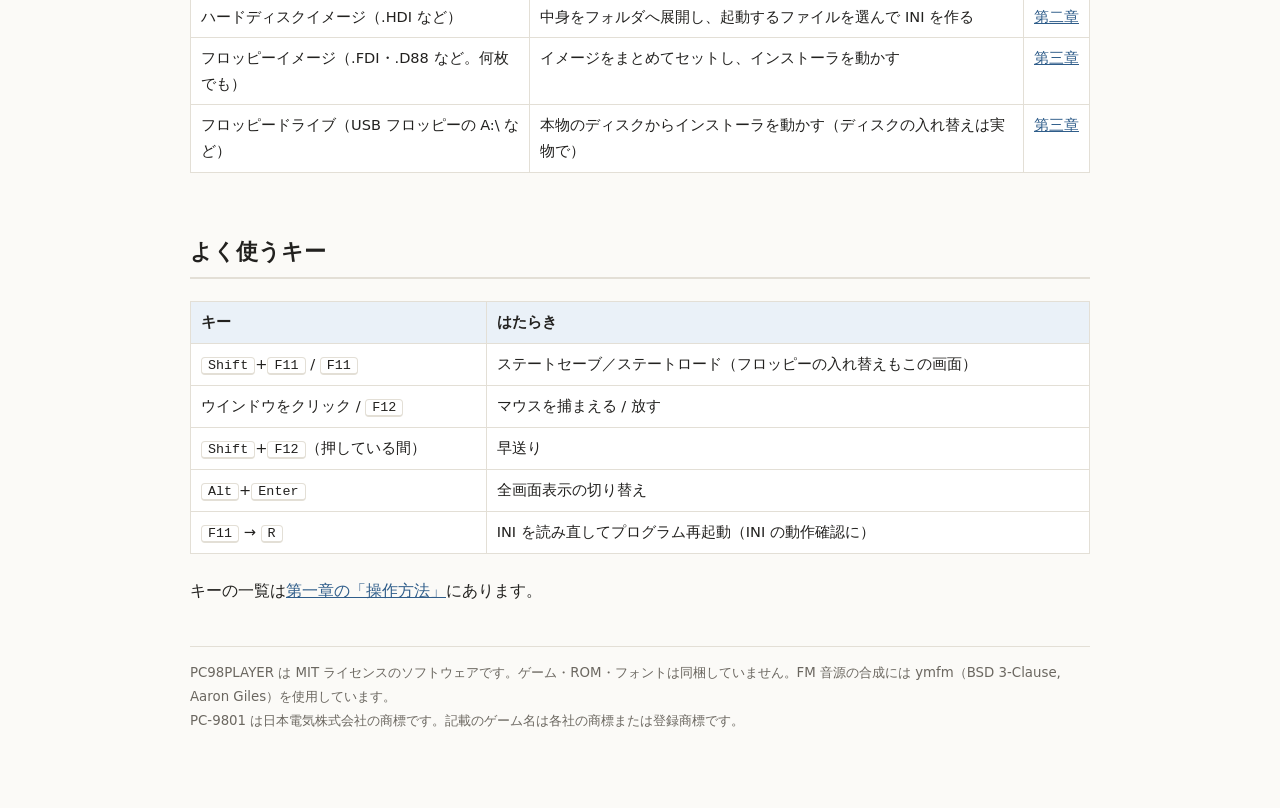
==== commit e90ada5c: "Import PC98PLAYER_source_261002.zip https://i486.mods.jp/ai/PC98PLAYER_source_261002.zip" ====
--- a/PC98PLAYER_MANUAL.html
+++ b/PC98PLAYER_MANUAL.html
@@ -13,6 +13,7 @@
   <li><a href="manual/ch2.html">第二章 HDI イメージの利用</a></li>
   <li><a href="manual/ch3.html">第三章 FDI イメージの利用</a></li>
   <li><a href="manual/ch4.html">第四章 トラブルシューティング集</a></li>
+  <li><a href="manual/ch5.html">第五章 メモリエディタ</a></li>
 </ul>
 </body>
 </html>
